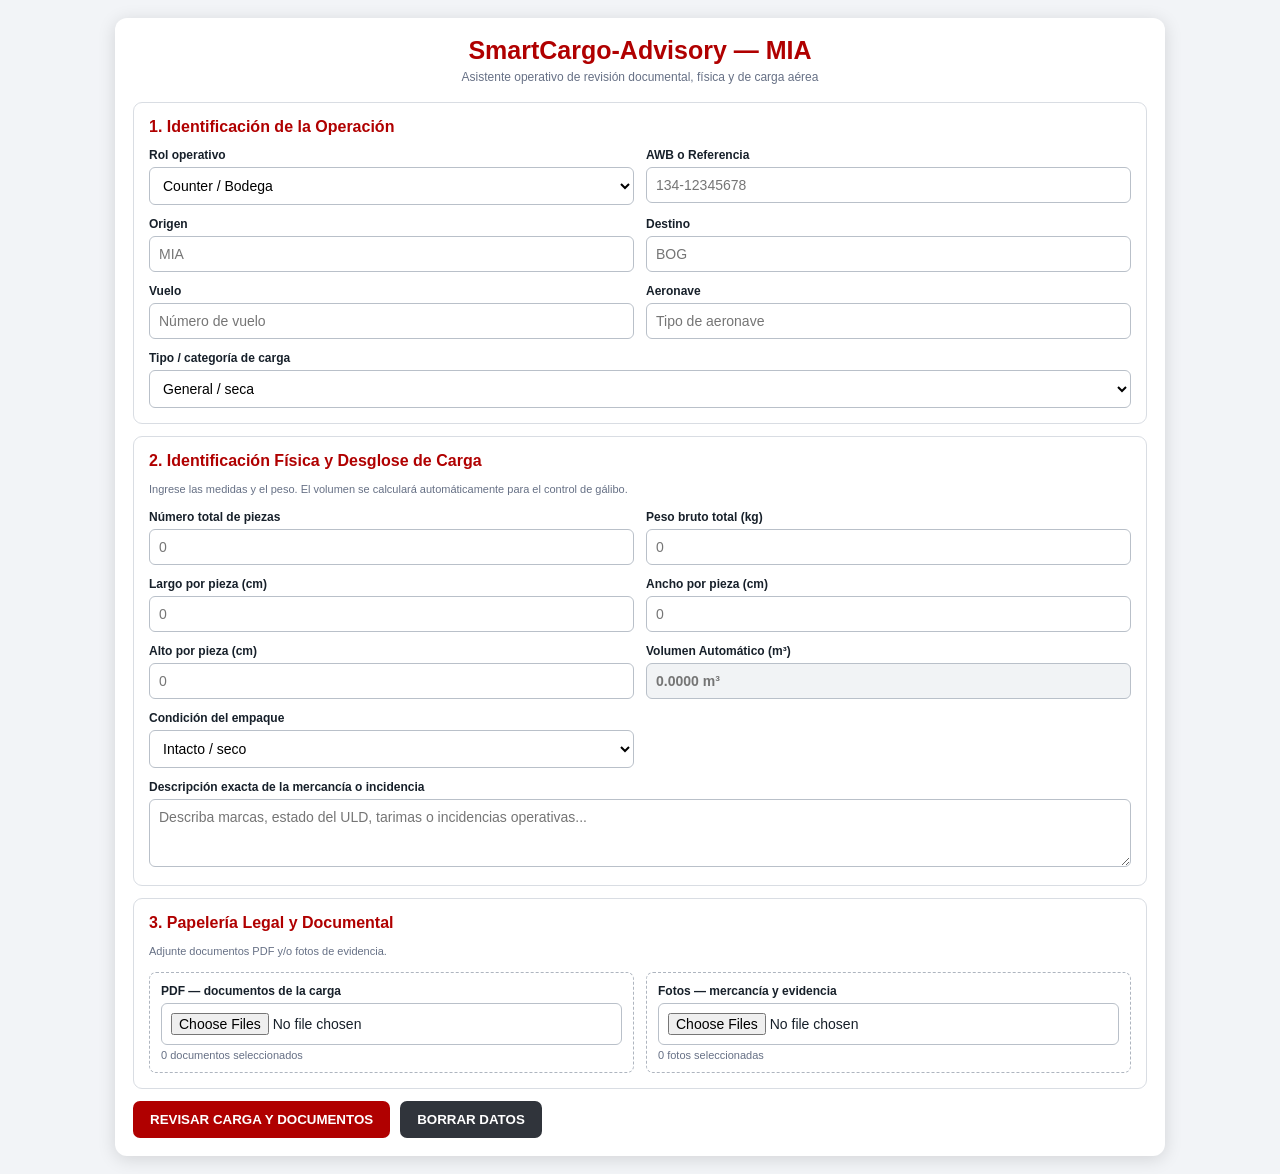
==== templates/index.htm @ 3d712fd4 "Refactor headings and labels in index.htm Updated various headings and labels for consistency and cl" ====
<!doctype html>
<html lang="es">
<head>
<meta charset="utf-8">
<meta name="viewport" content="width=device-width,initial-scale=1">
<title>SmartCargo-Advisory — MIA</title>
<style>
*{box-sizing:border-box}
body{margin:0;background:#f2f4f7;color:#17202a;font:14px Arial,sans-serif}
main{max-width:1050px;margin:18px auto;padding:18px;background:#fff;border-radius:12px;box-shadow:0 3px 18px #0002}
h1{margin:0;text-align:center;color:#b00000;font-size:25px}
.sub{text-align:center;color:#667085;font-size:12px;margin:5px 0 18px}
section{border:1px solid #d9dde3;border-radius:9px;padding:15px;margin:12px 0}
h2{margin:0 0 12px;color:#b00000;font-size:16px}
h3{margin:14px 0 7px;font-size:13px}
.grid{display:grid;grid-template-columns:repeat(2,minmax(0,1fr));gap:12px}
.full{grid-column:1/-1}
label{display:block;font-size:12px;font-weight:bold;margin-bottom:5px}
input,select,textarea{width:100%;padding:9px;border:1px solid #b9c0c9;border-radius:6px;background:#fff;font:inherit}
textarea{resize:vertical}
.help{font-size:11px;color:#667085;line-height:1.45}
.row{display:flex;gap:10px;flex-wrap:wrap}
button{border:0;border-radius:7px;padding:11px 17px;font-weight:bold;cursor:pointer}
.primary{background:#b00000;color:#fff}.secondary{background:#30343b;color:#fff}
.alert{padding:9px 10px;margin:7px 0;border-left:4px solid #b00000;background:#fff4f4;border-radius:4px}
.chips{display:flex;flex-wrap:wrap;gap:6px;margin:10px 0}
.chip{background:#eef0f3;padding:5px 8px;border-radius:14px;font-size:11px}
table{width:100%;border-collapse:collapse;font-size:12px}
th,td{border:1px solid #d9dde3;padding:7px;text-align:left;vertical-align:top}
th{background:#f1f3f5}
#result{display:none}
#busy{display:none;color:#9a6400;font-size:12px;margin-top:8px}
.filebox{border:1px dashed #aeb5bf;padding:11px;border-radius:7px}
.count{font-size:11px;color:#667085;margin-top:4px}
@media(max-width:700px){main{margin:0;border-radius:0}.grid{grid-template-columns:1fr}.full{grid-column:auto}}
</style>
</head>

<body>
<main>

<h1>SmartCargo-Advisory — MIA</h1>
<div class="sub">
Asistente operativo de revisión documental, física y de carga aérea
</div>

<section>
<h2>1. Identificación de la Operación</h2>
<div class="grid">
<div>
<label>Rol operativo</label>
<select id="actor">
<option value="counter">Counter / Bodega</option>
<option value="forwarder">Forwarder</option>
<option value="camionero">Transportista</option>
<option value="dueño">Shipper / Dueño de la carga</option>
<option value="transfer">Transfer / GSA</option>
</select>
</div>
<div>
<label>AWB o Referencia</label>
<input id="awb" placeholder="134-12345678" autocomplete="off">
</div>
<div>
<label>Origen</label>
<input id="origen" placeholder="MIA" maxlength="3">
</div>
<div>
<label>Destino</label>
<input id="destino" placeholder="BOG" maxlength="3">
</div>
<div>
<label>Vuelo</label>
<input id="vuelo" placeholder="Número de vuelo">
</div>
<div>
<label>Aeronave</label>
<input id="aeronave" placeholder="Tipo de aeronave">
</div>
<div class="full">
<label>Tipo / categoría de carga</label>
<select id="tipo">
<option value="general">General / seca</option>
<option value="dg">Dangerous Goods (DG)</option>
<option value="perishable">Perecedero / flores</option>
<option value="avi">AVI / animal vivo</option>
</select>
</div>
</div>
</section>

<section>
<h2>2. Identificación Física y Desglose de Carga</h2>
<div class="help">
Ingrese las medidas y el peso. El volumen se calculará automáticamente para el control de gálibo.
</div>
<div class="grid" style="margin-top:12px">
<div>
<label>Número total de piezas</label>
<input id="piezas" type="number" min="0" step="1" placeholder="0" oninput="calcularVolumen()">
</div>
<div>
<label>Peso bruto total (kg)</label>
<input id="peso" type="number" min="0" step="0.01" placeholder="0">
</div>
<div>
<label>Largo por pieza (cm)</label>
<input id="largo" type="number" min="0" step="0.1" placeholder="0" oninput="calcularVolumen()">
</div>
<div>
<label>Ancho por pieza (cm)</label>
<input id="ancho" type="number" min="0" step="0.1" placeholder="0" oninput="calcularVolumen()">
</div>
<div>
<label>Alto por pieza (cm)</label>
<input id="alto" type="number" min="0" step="0.1" placeholder="0" oninput="calcularVolumen()">
</div>
<div>
<label>Volumen Automático (m³)</label>
<input id="volumen_auto" type="text" readonly placeholder="0.0000 m³" style="background:#f1f3f5; font-weight:bold;">
</div>
<div>
<label>Condición del empaque</label>
<select id="envoltura">
<option value="intacto">Intacto / seco</option>
<option value="humedo">Húmedo</option>
<option value="roto">Roto / perforado</option>
</select>
</div>
<div class="full">
<label>Descripción exacta de la mercancía o incidencia</label>
<textarea id="descripcion" rows="3" placeholder="Describa marcas, estado del ULD, tarimas o incidencias operativas..."></textarea>
</div>
</div>
</section>

<section>
<h2>3. Papelería Legal y Documental</h2>
<div class="help">
Adjunte documentos PDF y/o fotos de evidencia.
</div>
<div class="grid" style="margin-top:12px">
<div class="filebox">
<label>PDF — documentos de la carga</label>
<input id="pdfs" type="file" accept=".pdf,application/pdf" multiple>
<div id="pdfCount" class="count">0 documentos seleccionados</div>
</div>
<div class="filebox">
<label>Fotos — mercancía y evidencia</label>
<input id="fotos" type="file" accept="image/*" multiple>
<div id="photoCount" class="count">0 fotos seleccionadas</div>
</div>
</div>
</section>

<div class="row">
<button class="primary" onclick="revisar()">REVISAR CARGA Y DOCUMENTOS</button>
<button class="secondary" onclick="limpiar()">BORRAR DATOS</button>
</div>

<div id="busy">Procesando datos en el sistema...</div>

<section id="result">
<h2>Resultado de la Operación</h2>
<div id="summary" style="padding:15px; border-radius:8px; margin-bottom:15px; background:#f8f9fa;"></div>
<div id="alerts"></div>
<h3>Verificación de Puntos Críticos</h3>
<div id="checks"></div>
</section>

</main>

<script>
const $=id=>document.getElementById(id);

function calcularVolumen() {
 const p = parseFloat($("piezas").value) || 0;
 const l = parseFloat($("largo").value) || 0;
 const w = parseFloat($("ancho").value) || 0;
 const h = parseFloat($("alto").value) || 0;
 
 if(p > 0 && l > 0 && w > 0 && h > 0) {
  const vol = (l * w * h * p) / 1000000;
  $("volumen_auto").value = vol.toFixed(4) + " m³";
 } else {
  $("volumen_auto").value = "0.0000 m³";
 }
}

$("pdfs").addEventListener("change",()=>{
 const n=$("pdfs").files.length;
 $("pdfCount").textContent=`${n} documento${n===1?"":"s"} seleccionado${n===1?"":"s"}`;
});

$("fotos").addEventListener("change",()=>{
 const n=$("fotos").files.length;
 $("photoCount").textContent=`${n} foto${n===1?"":"s"} seleccionada${n===1?"":"s"}`;
});

function add(fd,name,id){
 fd.append(name,$(id).value);
}

async function revisar(){
 const fd=new FormData();
 add(fd,"actor","actor");
 add(fd,"awb_numero","awb");
 add(fd,"origen","origen");
 add(fd,"destino","destino");
 add(fd,"vuelo","vuelo");
 add(fd,"aeronave","aeronave");
 add(fd,"tipo_carga","tipo");
 add(fd,"peso_kg","peso");
 add(fd,"estado_envoltura","envoltura");
 add(fd,"descripcion","descripcion");
 add(fd,"piezas","piezas");
 add(fd,"largo_cm","largo");
 add(fd,"ancho_cm","ancho");
 add(fd,"alto_cm","alto");

 for(const f of $("pdfs").files) fd.append("pdfs",f);
 for(const f of $("fotos").files) fd.append("fotos",f);

 $("result").style.display="block";
 $("busy").style.display="block";
 $("summary").innerHTML="";
 $("alerts").innerHTML="";
 $("checks").innerHTML="";

 try{
  const r=await fetch("/api/smartcargo/resolver",{method:"POST",body:fd});
  const d=await r.json();

  if(!r.ok) throw new Error(d.detail||"No se pudo procesar la revisión.");

  const status=d.estatus_general||"HOLD";
  let statusBg="#fff4f4", statusColor="#b00000";
  if(status==="ACCEPT"){ statusBg="#f1f9f4"; statusColor="#16733a"; }
  else if(status==="HOLD"){ statusBg="#fffcf0"; statusColor="#9a6400"; }
  else if(status==="ESCALATE"){ statusBg="#f4f1f9"; statusColor="#5b21b6"; }

  $("summary").style.background = statusBg;
  $("summary").innerHTML=`
   <div style="font-size:20px; font-weight:bold; color:${statusColor}; margin-bottom:6px;">
     MANDATO: ${esc(status)}
   </div>
   <p style="margin:0 0 10px 0; font-size:13px;"><b>Instrucción:</b> ${esc(d.solucion_directa||"")}</p>
   <div class="chips">
    <span class="chip">AWB: ${esc(d.awb)}</span>
    <span class="chip">Destino: ${esc(d.destino)}</span>
    <span class="chip">Piezas: ${esc(d.piezas)}</span>
    <span class="chip">Peso: ${esc(d.peso_kg)} kg</span>
    <span class="chip">Volumen: ${esc(d.volumen_m3)} m³</span>
   </div>
  `;

  if((d.alertas||[]).length){
   $("alerts").innerHTML=d.alertas.map(a=>`
    <div class="alert" style="border-left-color:${statusColor}">
     <b>${esc(a.item)}</b>: ${esc(a.detalle)}
    </div>
   `).join("");
  }else{
   $("alerts").innerHTML="<div style='color:#16733a; font-size:12px; margin-bottom:10px;'>✓ Sin incidencias registradas en la revisión base.</div>";
  }

  $("checks").innerHTML=`
   <table>
    <tr><th>Punto de Control</th><th>Estado</th><th>Detalle</th></tr>
    ${(d.checks||[]).map(x=>`
     <tr>
      <td>${esc(x.item)}</td>
      <td><b>${esc(x.status)}</b></td>
      <td>${esc(x.note)}</td>
     </tr>`).join("")}
   </table>`;

 }catch(e){
  let errorMsg = e.message;
  try {
   const errObj = JSON.parse(e.message);
   if(errObj.detail) errorMsg = errObj.detail;
  } catch(err) {}

  $("summary").style.background="#fff4f4";
  $("summary").innerHTML=`
   <div style="font-size:18px; font-weight:bold; color:#b00000; margin-bottom:6px;">
     MANDATO: REJECT / HOLD
   </div>
   <p style="margin:0; font-size:13px; color:#b00000;"><b>Atención Operativa:</b> ${esc(errorMsg)}</p>
  `;
  $("alerts").innerHTML="";
  $("checks").innerHTML="";
 }finally{
  $("busy").style.display="none";
 }
}

function esc(v){
 return String(v || "")
  .replace(/&/g,"&amp;")
  .replace(/</g,"&lt;")
  .replace(/>/g,"&gt;")
  .replace(/"/g,"&quot;")
  .replace(/'/g,"&#039;");
}

function limpiar(){
 $("actor").value="counter";
 ["awb","origen","destino","vuelo","aeronave","piezas","peso","largo","ancho","alto","descripcion","volumen_auto"]
 .forEach(id=>$(id).value="");
 $("tipo").value="general";
 $("envoltura").value="intacto";
 $("pdfs").value="";
 $("fotos").value="";
 $("pdfCount").textContent="0 documentos seleccionados";
 $("photoCount").textContent="0 fotos seleccionadas";
 $("result").style.display="none";
 $("busy").style.display="none";
}
</script>

</body>
</html>
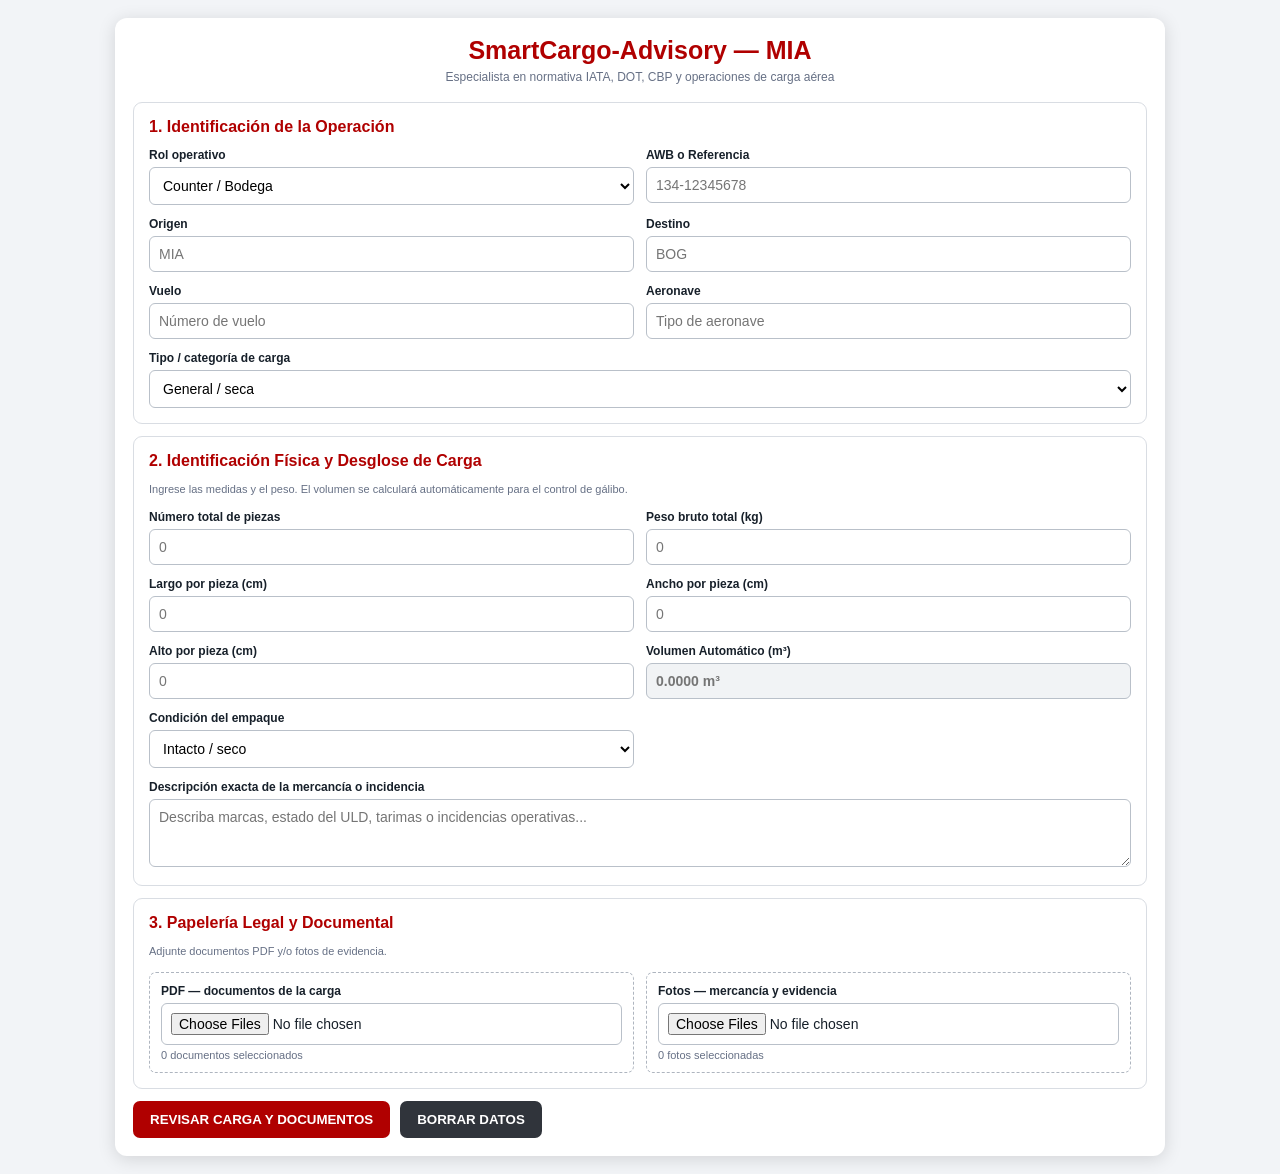
==== commit bd77149b: "Update index.htm" ====
--- a/templates/index.htm
+++ b/templates/index.htm
@@ -41,7 +41,7 @@
 
 <h1>SmartCargo-Advisory — MIA</h1>
 <div class="sub">
-Asistente operativo de revisión documental, física y de carga aérea
+Especialista en normativa IATA, DOT, CBP y operaciones de carga aérea
 </div>
 
 <section>
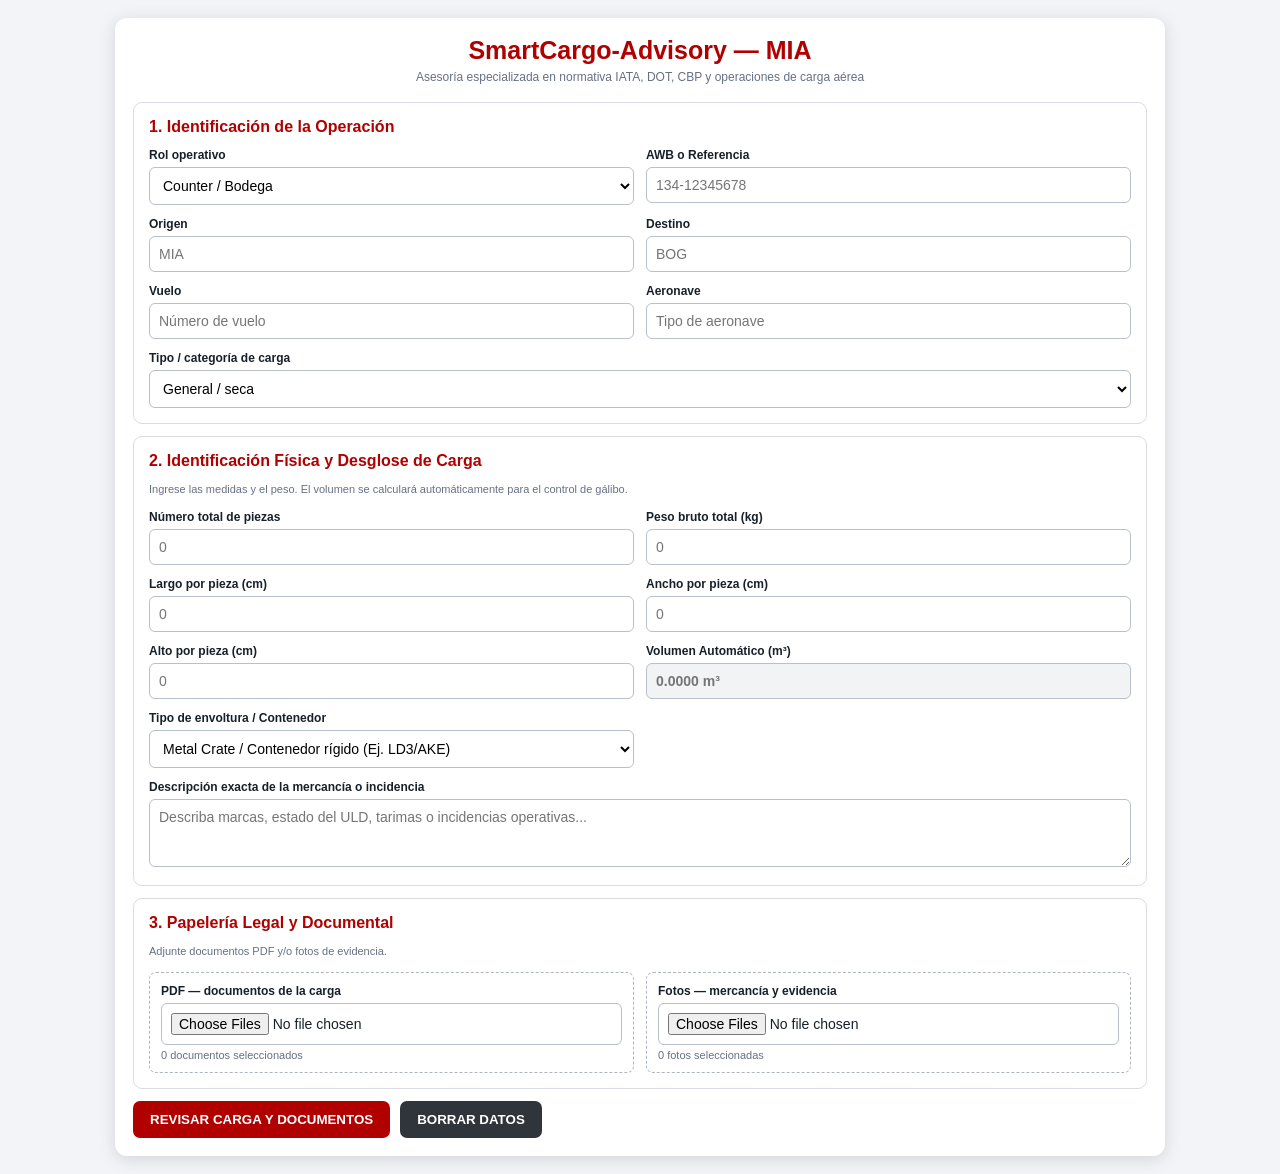
==== commit 7dd0751c: "Update packaging options and default values" ====
--- a/templates/index.htm
+++ b/templates/index.htm
@@ -41,7 +41,7 @@
 
 <h1>SmartCargo-Advisory — MIA</h1>
 <div class="sub">
-Especialista en normativa IATA, DOT, CBP y operaciones de carga aérea
+Asesoría especializada en normativa IATA, DOT, CBP y operaciones de carga aérea
 </div>
 
 <section>
@@ -120,11 +120,20 @@
 <input id="volumen_auto" type="text" readonly placeholder="0.0000 m³" style="background:#f1f3f5; font-weight:bold;">
 </div>
 <div>
-<label>Condición del empaque</label>
+<label>Tipo de envoltura / Contenedor</label>
 <select id="envoltura">
-<option value="intacto">Intacto / seco</option>
-<option value="humedo">Húmedo</option>
-<option value="roto">Roto / perforado</option>
+<optgroup label="Unidades de Carga (ULD)">
+<option value="metal_crate">Metal Crate / Contenedor rígido (Ej. LD3/AKE)</option>
+<option value="pallet">Pallet con red (PMC / PAG)</option>
+</optgroup>
+<optgroup label="Embalaje y Carga General">
+<option value="box">Box (Caja de cartón / madera)</option>
+<option value="skid">Skid (Tarima / Base de soporte)</option>
+<option value="drum">Drum / Pail (Tambor / Bidón)</option>
+<option value="bag">Bag / Sacks / Big Bag (Sacos / Contenedor flexible)</option>
+<option value="bundle">Bundle / Pipe / Roll (Atados / Rollos / Tubos)</option>
+<option value="otros">Otros / Carga suelta</option>
+</optgroup>
 </select>
 </div>
 <div class="full">
@@ -310,7 +319,7 @@
  ["awb","origen","destino","vuelo","aeronave","piezas","peso","largo","ancho","alto","descripcion","volumen_auto"]
  .forEach(id=>$(id).value="");
  $("tipo").value="general";
- $("envoltura").value="intacto";
+ $("envoltura").value="metal_crate";
  $("pdfs").value="";
  $("fotos").value="";
  $("pdfCount").textContent="0 documentos seleccionados";
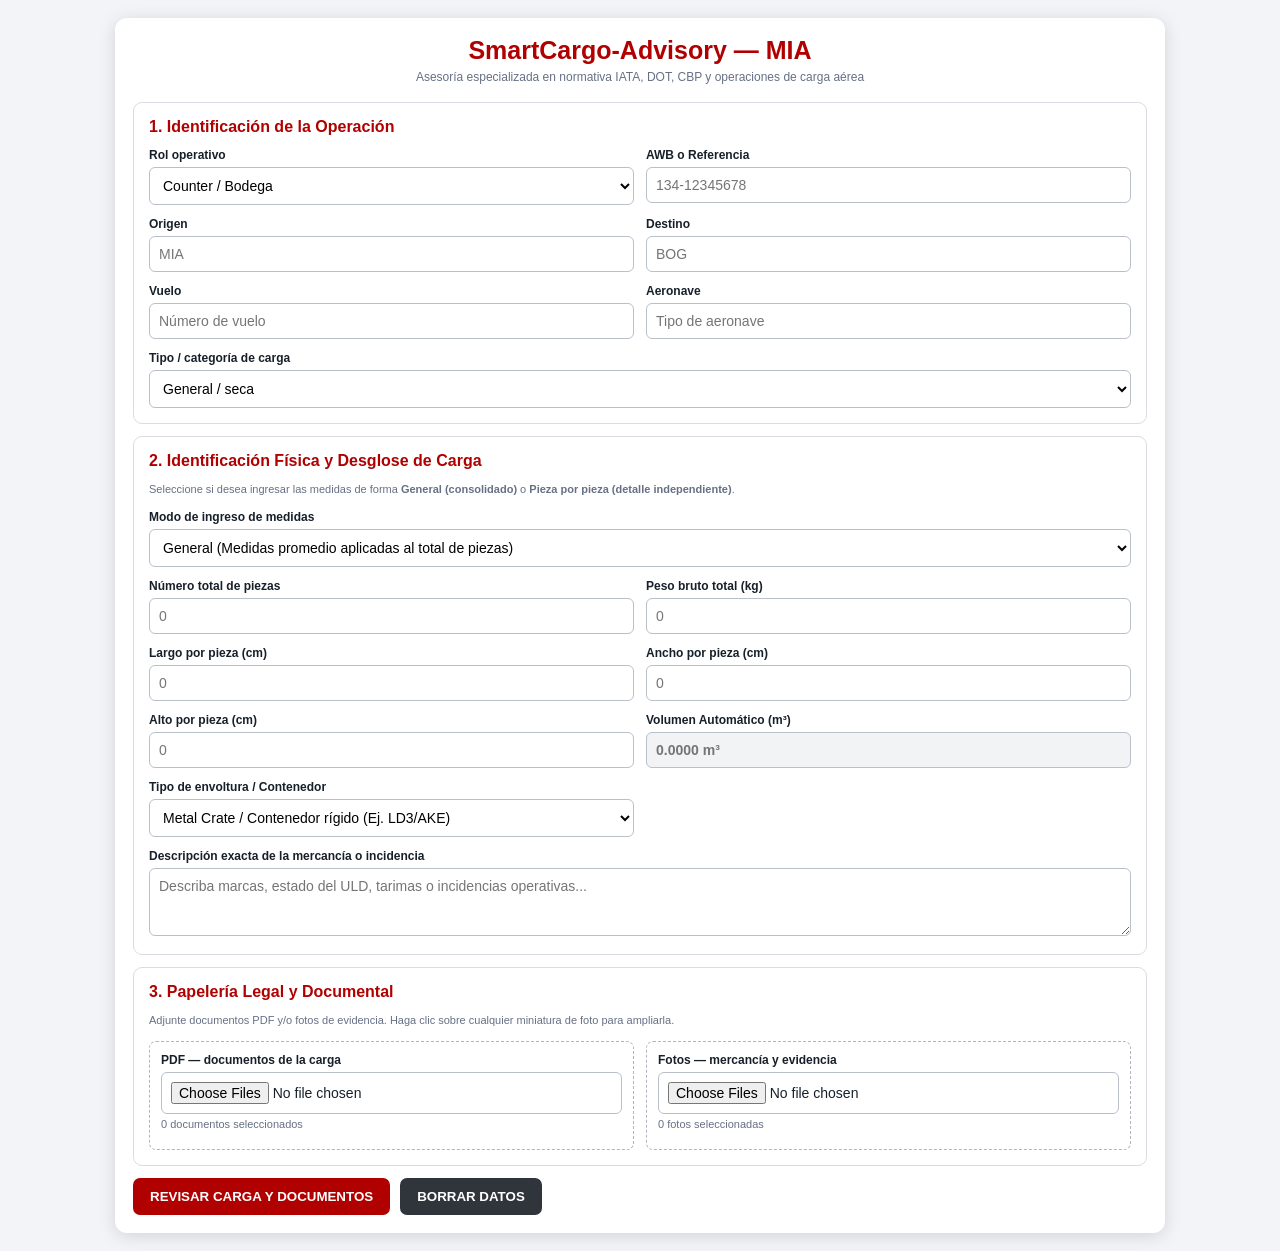
==== commit 42aa339f: "Update index.htm" ====
--- a/templates/index.htm
+++ b/templates/index.htm
@@ -32,6 +32,12 @@
 #busy{display:none;color:#9a6400;font-size:12px;margin-top:8px}
 .filebox{border:1px dashed #aeb5bf;padding:11px;border-radius:7px}
 .count{font-size:11px;color:#667085;margin-top:4px}
+.thumb-container{display:flex;flex-wrap:wrap;gap:8px;margin-top:8px}
+.thumb{width:60px;height:60px;object-fit:cover;border-radius:4px;border:1px solid #b9c0c9;cursor:pointer;transition:transform 0.2s}
+.thumb:hover{transform:scale(1.05)}
+/* Modal para ver imagen grande */
+#modalImg{display:none;position:fixed;z-index:9999;top:0;left:0;width:100%;height:100%;background:rgba(0,0,0,0.8);align-items:center;justify-content:center}
+#modalImg img{max-width:90%;max-height:90%;border-radius:8px;box-shadow:0 0 20px #000}
 @media(max-width:700px){main{margin:0;border-radius:0}.grid{grid-template-columns:1fr}.full{grid-column:auto}}
 </style>
 </head>
@@ -92,9 +98,21 @@
 <section>
 <h2>2. Identificación Física y Desglose de Carga</h2>
 <div class="help">
-Ingrese las medidas y el peso. El volumen se calculará automáticamente para el control de gálibo.
-</div>
+Seleccione si desea ingresar las medidas de forma <b>General (consolidado)</b> o <b>Pieza por pieza (detalle independiente)</b>.
+</div>
+
 <div class="grid" style="margin-top:12px">
+<div class="full">
+<label>Modo de ingreso de medidas</label>
+<select id="modo_medicion" onchange="cambiarModoMedicion()">
+<option value="general">General (Medidas promedio aplicadas al total de piezas)</option>
+<option value="detalle">Mercancía por mercancía / Detallado por bulto</option>
+</select>
+</div>
+
+<!-- SECCIÓN GENERAL -->
+<div id="seccion_general" class="full">
+<div class="grid">
 <div>
 <label>Número total de piezas</label>
 <input id="piezas" type="number" min="0" step="1" placeholder="0" oninput="calcularVolumen()">
@@ -119,6 +137,38 @@
 <label>Volumen Automático (m³)</label>
 <input id="volumen_auto" type="text" readonly placeholder="0.0000 m³" style="background:#f1f3f5; font-weight:bold;">
 </div>
+</div>
+</div>
+
+<!-- SECCIÓN DETALLE POR PIEZA -->
+<div id="seccion_detalle" class="full" style="display:none;">
+<label>Desglose de medidas por bulto o ítem específico</label>
+<table id="tablaDetalle">
+<tr>
+<th>Bulto / Ítem</th>
+<th>Piezas</th>
+<th>L (cm)</th>
+<th>An (cm)</th>
+<th>Al (cm)</th>
+<th>Peso (kg)</th>
+<th>Acción</th>
+</tr>
+<tr>
+<td><input type="text" value="Bulto 1" class="d-desc"></td>
+<td><input type="number" value="1" min="1" class="d-pz" oninput="calcularVolumenDetalle()"></td>
+<td><input type="number" value="0" min="0" step="0.1" class="d-l" oninput="calcularVolumenDetalle()"></td>
+<td><input type="number" value="0" min="0" step="0.1" class="d-an" oninput="calcularVolumenDetalle()"></td>
+<td><input type="number" value="0" min="0" step="0.1" class="d-al" oninput="calcularVolumenDetalle()"></td>
+<td><input type="number" value="0" min="0" step="0.01" class="d-peso"></td>
+<td><button type="button" class="secondary" onclick="eliminarFila(this)" style="padding:6px 10px;">X</button></td>
+</tr>
+</table>
+<button type="button" class="secondary" onclick="agregarFilaDetalle()" style="margin-top:8px;">+ Agregar otro bulto al desglose</button>
+<div style="margin-top:8px;">
+<label>Volumen Total Acumulado (m³): <span id="vol_detalle_lbl" style="color:#b00000;">0.0000 m³</span></label>
+</div>
+</div>
+
 <div>
 <label>Tipo de envoltura / Contenedor</label>
 <select id="envoltura">
@@ -136,6 +186,7 @@
 </optgroup>
 </select>
 </div>
+
 <div class="full">
 <label>Descripción exacta de la mercancía o incidencia</label>
 <textarea id="descripcion" rows="3" placeholder="Describa marcas, estado del ULD, tarimas o incidencias operativas..."></textarea>
@@ -146,7 +197,7 @@
 <section>
 <h2>3. Papelería Legal y Documental</h2>
 <div class="help">
-Adjunte documentos PDF y/o fotos de evidencia.
+Adjunte documentos PDF y/o fotos de evidencia. Haga clic sobre cualquier miniatura de foto para ampliarla.
 </div>
 <div class="grid" style="margin-top:12px">
 <div class="filebox">
@@ -158,6 +209,7 @@
 <label>Fotos — mercancía y evidencia</label>
 <input id="fotos" type="file" accept="image/*" multiple>
 <div id="photoCount" class="count">0 fotos seleccionadas</div>
+<div id="photoPreview" class="thumb-container"></div>
 </div>
 </div>
 </section>
@@ -179,8 +231,24 @@
 
 </main>
 
+<!-- MODAL PARA VER FOTO AMPLIADA -->
+<div id="modalImg" onclick="cerrarModal()">
+ <img id="imgAmpliada" src="">
+</div>
+
 <script>
 const $=id=>document.getElementById(id);
+
+function cambiarModoMedicion(){
+ const modo = $("modo_medicion").value;
+ if(modo === "detalle"){
+  $("seccion_general").style.display = "none";
+  $("seccion_detalle").style.display = "block";
+ } else {
+  $("seccion_general").style.display = "block";
+  $("seccion_detalle").style.display = "none";
+ }
+}
 
 function calcularVolumen() {
  const p = parseFloat($("piezas").value) || 0;
@@ -196,15 +264,73 @@
  }
 }
 
+function agregarFilaDetalle(){
+ const tabla = $("tablaDetalle");
+ const fila = tabla.insertRow(-1);
+ fila.innerHTML = `
+  <td><input type="text" value="Bulto" class="d-desc"></td>
+  <td><input type="number" value="1" min="1" class="d-pz" oninput="calcularVolumenDetalle()"></td>
+  <td><input type="number" value="0" min="0" step="0.1" class="d-l" oninput="calcularVolumenDetalle()"></td>
+  <td><input type="number" value="0" min="0" step="0.1" class="d-an" oninput="calcularVolumenDetalle()"></td>
+  <td><input type="number" value="0" min="0" step="0.1" class="d-al" oninput="calcularVolumenDetalle()"></td>
+  <td><input type="number" value="0" min="0" step="0.01" class="d-peso"></td>
+  <td><button type="button" class="secondary" onclick="eliminarFila(this)" style="padding:6px 10px;">X</button></td>
+ `;
+}
+
+function eliminarFila(btn){
+ const fila = btn.parentNode.parentNode;
+ if(fila.parentNode.rows.length > 2){
+  fila.parentNode.removeChild(fila);
+  calcularVolumenDetalle();
+ }
+}
+
+function calcularVolumenDetalle(){
+ let volTotal = 0;
+ const filas = document.querySelectorAll("#tablaDetalle tr");
+ for(let i=1; i<filas.length; i++){
+  const pz = parseFloat(filas[i].querySelector(".d-pz").value) || 0;
+  const l = parseFloat(filas[i].querySelector(".d-l").value) || 0;
+  const an = parseFloat(filas[i].querySelector(".d-an").value) || 0;
+  const al = parseFloat(filas[i].querySelector(".d-al").value) || 0;
+  volTotal += (l * an * al * pz) / 1000000;
+ }
+ $("vol_detalle_lbl").textContent = volTotal.toFixed(4) + " m³";
+}
+
 $("pdfs").addEventListener("change",()=>{
  const n=$("pdfs").files.length;
  $("pdfCount").textContent=`${n} documento${n===1?"":"s"} seleccionado${n===1?"":"s"}`;
 });
 
-$("fotos").addEventListener("change",()=>{
- const n=$("fotos").files.length;
- $("photoCount").textContent=`${n} foto${n===1?"":"s"} seleccionada${n===1?"":"s"}`;
+// Previsualización de fotos interactivas con clic para ampliar
+$("fotos").addEventListener("change", (e)=>{
+ const files = e.target.files;
+ const container = $("photoPreview");
+ container.innerHTML = "";
+ 
+ $("photoCount").textContent = `${files.length} foto${files.length===1?"":"s"} seleccionada${files.length===1?"":"s"}`;
+
+ for(const file of files){
+  const reader = new FileReader();
+  reader.onload = function(evt){
+   const img = document.createElement("img");
+   img.src = evt.target.result;
+   img.className = "thumb";
+   img.onclick = function(){
+    $("imgAmpliada").src = this.src;
+    $("modalImg").style.display = "flex";
+   };
+   container.appendChild(img);
+  };
+  reader.readAsDataURL(file);
+ });
 });
+
+function cerrarModal(){
+ $("modalImg").style.display = "none";
+}
 
 function add(fd,name,id){
  fd.append(name,$(id).value);
@@ -219,13 +345,40 @@
  add(fd,"vuelo","vuelo");
  add(fd,"aeronave","aeronave");
  add(fd,"tipo_carga","tipo");
- add(fd,"peso_kg","peso");
  add(fd,"estado_envoltura","envoltura");
  add(fd,"descripcion","descripcion");
- add(fd,"piezas","piezas");
- add(fd,"largo_cm","largo");
- add(fd,"ancho_cm","ancho");
- add(fd,"alto_cm","alto");
+
+ const modo = $("modo_medicion").value;
+ fd.append("modo_medicion", modo);
+
+ if(modo === "detalle"){
+  let piezasTotales = 0;
+  let pesoTotal = 0;
+  const filas = document.querySelectorAll("#tablaDetalle tr");
+  let detalleItems = [];
+  
+  for(let i=1; i<filas.length; i++){
+   const desc = filas[i].querySelector(".d-desc").value;
+   const pz = parseFloat(filas[i].querySelector(".d-pz").value) || 0;
+   const l = parseFloat(filas[i].querySelector(".d-l").value) || 0;
+   const an = parseFloat(filas[i].querySelector(".d-an").value) || 0;
+   const al = parseFloat(filas[i].querySelector(".d-al").value) || 0;
+   const ps = parseFloat(filas[i].querySelector(".d-peso").value) || 0;
+   
+   piezasTotales += pz;
+   pesoTotal += ps;
+   detalleItems.push(`${desc}: ${pz}pz (${l}x${an}x${al}cm, ${ps}kg)`);
+  }
+  fd.append("piezas", piezasTotales);
+  fd.append("peso_kg", pesoTotal);
+  fd.append("detalle_bultos", JSON.stringify(detalleItems));
+ } else {
+  add(fd,"piezas","piezas");
+  add(fd,"peso_kg","peso");
+  add(fd,"largo_cm","largo");
+  add(fd,"ancho_cm","ancho");
+  add(fd,"alto_cm","alto");
+ }
 
  for(const f of $("pdfs").files) fd.append("pdfs",f);
  for(const f of $("fotos").files) fd.append("fotos",f);
@@ -317,13 +470,16 @@
 function limpiar(){
  $("actor").value="counter";
  ["awb","origen","destino","vuelo","aeronave","piezas","peso","largo","ancho","alto","descripcion","volumen_auto"]
- .forEach(id=>$(id).value="");
+ .forEach(id=>{ if($(id)) $(id).value=""; });
  $("tipo").value="general";
  $("envoltura").value="metal_crate";
+ $("modo_medicion").value="general";
+ cambiarModoMedicion();
  $("pdfs").value="";
  $("fotos").value="";
  $("pdfCount").textContent="0 documentos seleccionados";
  $("photoCount").textContent="0 fotos seleccionadas";
+ $("photoPreview").innerHTML="";
  $("result").style.display="none";
  $("busy").style.display="none";
 }
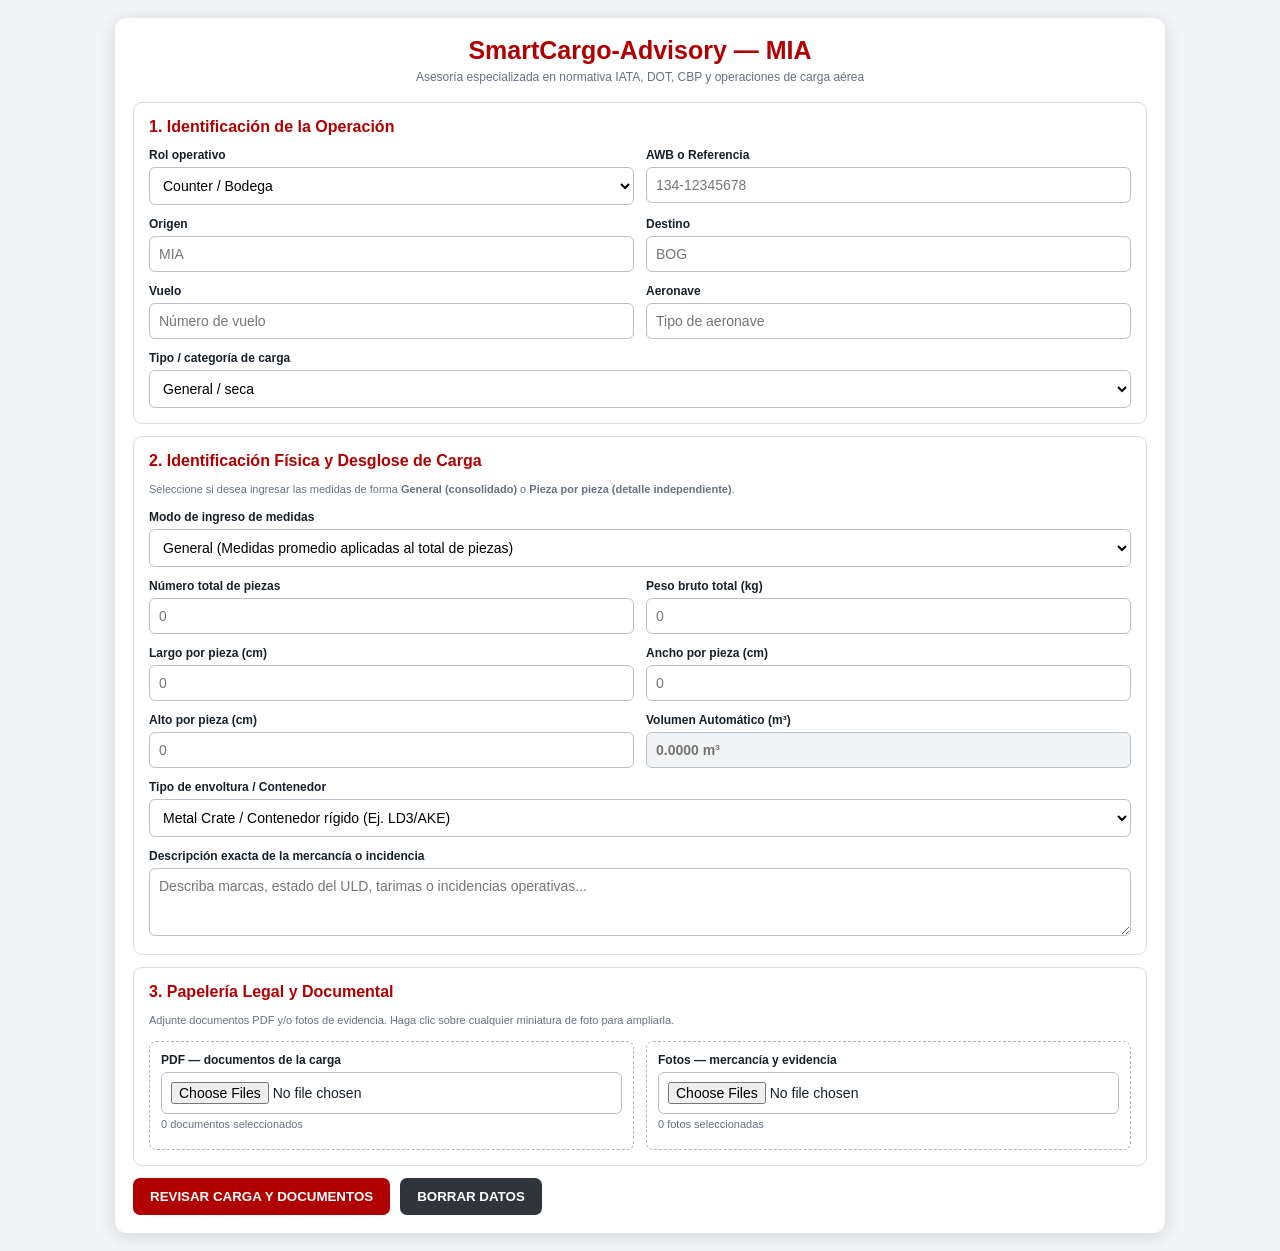
==== commit ea9a5444: "Update index.htm" ====
--- a/templates/index.htm
+++ b/templates/index.htm
@@ -35,7 +35,6 @@
 .thumb-container{display:flex;flex-wrap:wrap;gap:8px;margin-top:8px}
 .thumb{width:60px;height:60px;object-fit:cover;border-radius:4px;border:1px solid #b9c0c9;cursor:pointer;transition:transform 0.2s}
 .thumb:hover{transform:scale(1.05)}
-/* Modal para ver imagen grande */
 #modalImg{display:none;position:fixed;z-index:9999;top:0;left:0;width:100%;height:100%;background:rgba(0,0,0,0.8);align-items:center;justify-content:center}
 #modalImg img{max-width:90%;max-height:90%;border-radius:8px;box-shadow:0 0 20px #000}
 @media(max-width:700px){main{margin:0;border-radius:0}.grid{grid-template-columns:1fr}.full{grid-column:auto}}
@@ -169,7 +168,7 @@
 </div>
 </div>
 
-<div>
+<div class="full">
 <label>Tipo de envoltura / Contenedor</label>
 <select id="envoltura">
 <optgroup label="Unidades de Carga (ULD)">
@@ -231,7 +230,6 @@
 
 </main>
 
-<!-- MODAL PARA VER FOTO AMPLIADA -->
 <div id="modalImg" onclick="cerrarModal()">
  <img id="imgAmpliada" src="">
 </div>
@@ -304,8 +302,7 @@
  $("pdfCount").textContent=`${n} documento${n===1?"":"s"} seleccionado${n===1?"":"s"}`;
 });
 
-// Previsualización de fotos interactivas con clic para ampliar
-$("fotos").addEventListener("change", (e)=>{
+$("fotos").addEventListener("change",(e)=>{
  const files = e.target.files;
  const container = $("photoPreview");
  container.innerHTML = "";
@@ -325,7 +322,7 @@
    container.appendChild(img);
   };
   reader.readAsDataURL(file);
- });
+ }
 });
 
 function cerrarModal(){
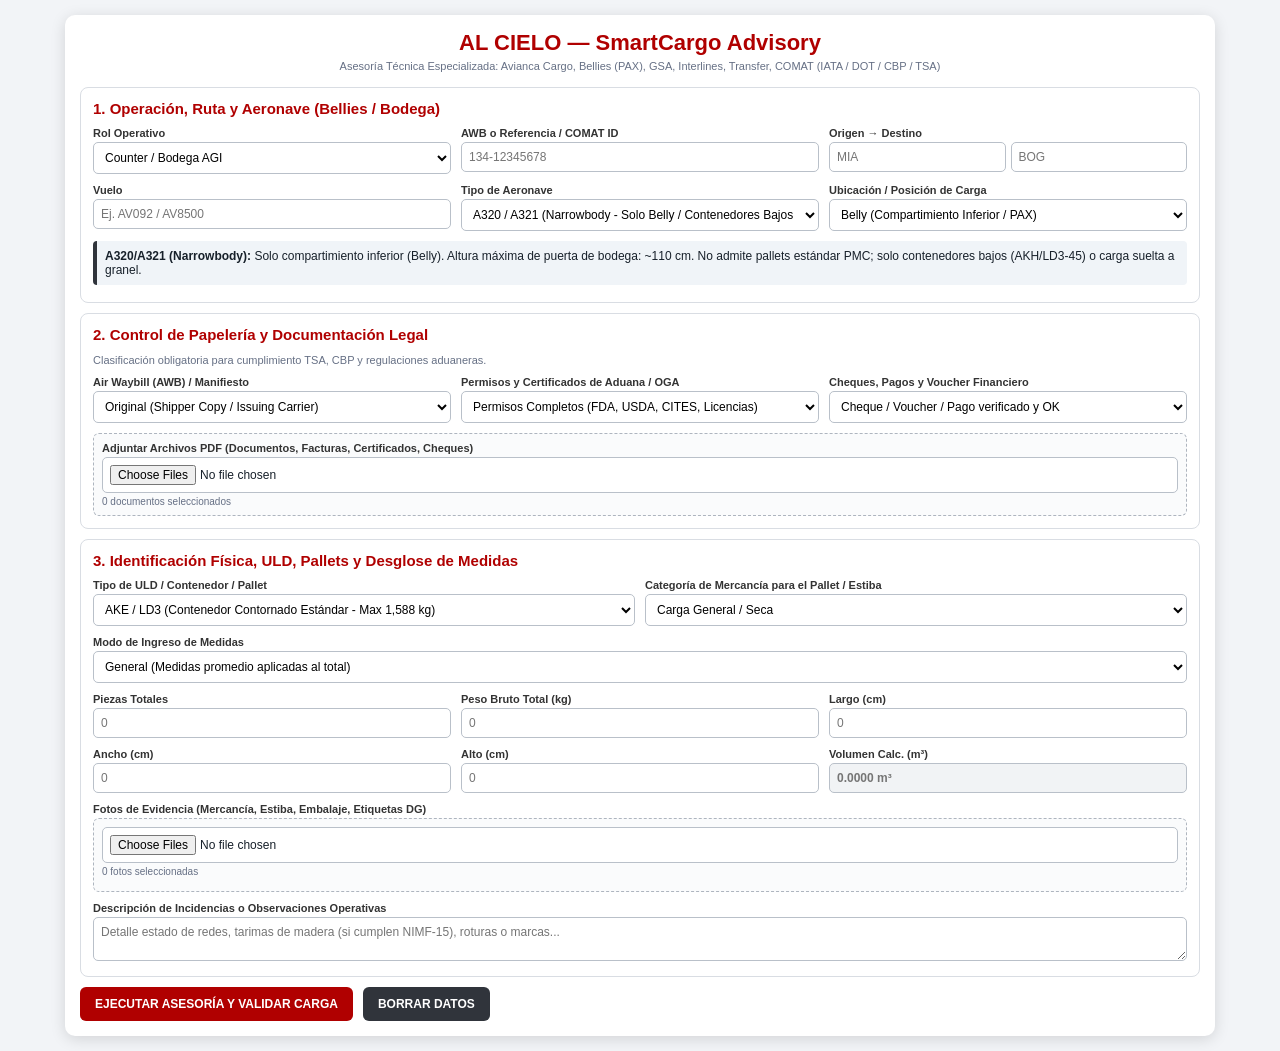
==== commit 73191b78: "Update index.htm" ====
--- a/templates/index.htm
+++ b/templates/index.htm
@@ -3,148 +3,221 @@
 <head>
 <meta charset="utf-8">
 <meta name="viewport" content="width=device-width,initial-scale=1">
-<title>SmartCargo-Advisory — MIA</title>
+<title>AL CIELO — SmartCargo Advisory</title>
 <style>
 *{box-sizing:border-box}
-body{margin:0;background:#f2f4f7;color:#17202a;font:14px Arial,sans-serif}
-main{max-width:1050px;margin:18px auto;padding:18px;background:#fff;border-radius:12px;box-shadow:0 3px 18px #0002}
-h1{margin:0;text-align:center;color:#b00000;font-size:25px}
-.sub{text-align:center;color:#667085;font-size:12px;margin:5px 0 18px}
-section{border:1px solid #d9dde3;border-radius:9px;padding:15px;margin:12px 0}
-h2{margin:0 0 12px;color:#b00000;font-size:16px}
-h3{margin:14px 0 7px;font-size:13px}
-.grid{display:grid;grid-template-columns:repeat(2,minmax(0,1fr));gap:12px}
+body{margin:0;background:#f2f4f7;color:#17202a;font:13px Arial,sans-serif}
+main{max-width:1150px;margin:15px auto;padding:15px;background:#fff;border-radius:10px;box-shadow:0 3px 15px #0002}
+h1{margin:0;text-align:center;color:#b00000;font-size:22px}
+.sub{text-align:center;color:#667085;font-size:11px;margin:4px 0 15px}
+section{border:1px solid #d9dde3;border-radius:8px;padding:12px;margin:10px 0}
+h2{margin:0 0 10px;color:#b00000;font-size:15px}
+h3{margin:10px 0 5px;font-size:12px}
+.grid{display:grid;grid-template-columns:repeat(3,minmax(0,1fr));gap:10px}
+.grid-2{display:grid;grid-template-columns:repeat(2,minmax(0,1fr));gap:10px}
 .full{grid-column:1/-1}
-label{display:block;font-size:12px;font-weight:bold;margin-bottom:5px}
-input,select,textarea{width:100%;padding:9px;border:1px solid #b9c0c9;border-radius:6px;background:#fff;font:inherit}
+label{display:block;font-size:11px;font-weight:bold;margin-bottom:3px;color:#333}
+input,select,textarea{width:100%;padding:7px;border:1px solid #b9c0c9;border-radius:5px;background:#fff;font:inherit;font-size:12px}
 textarea{resize:vertical}
-.help{font-size:11px;color:#667085;line-height:1.45}
-.row{display:flex;gap:10px;flex-wrap:wrap}
-button{border:0;border-radius:7px;padding:11px 17px;font-weight:bold;cursor:pointer}
+.help{font-size:11px;color:#667085;line-height:1.4}
+.row{display:flex;gap:10px;flex-wrap:wrap;margin-top:10px}
+button{border:0;border-radius:6px;padding:10px 15px;font-weight:bold;cursor:pointer;font-size:12px}
 .primary{background:#b00000;color:#fff}.secondary{background:#30343b;color:#fff}
-.alert{padding:9px 10px;margin:7px 0;border-left:4px solid #b00000;background:#fff4f4;border-radius:4px}
-.chips{display:flex;flex-wrap:wrap;gap:6px;margin:10px 0}
-.chip{background:#eef0f3;padding:5px 8px;border-radius:14px;font-size:11px}
-table{width:100%;border-collapse:collapse;font-size:12px}
-th,td{border:1px solid #d9dde3;padding:7px;text-align:left;vertical-align:top}
+.alert{padding:8px;margin:5px 0;border-left:4px solid #b00000;background:#fff4f4;border-radius:4px;font-size:12px}
+.chips{display:flex;flex-wrap:wrap;gap:5px;margin:8px 0}
+.chip{background:#eef0f3;padding:4px 7px;border-radius:12px;font-size:10px}
+table{width:100%;border-collapse:collapse;font-size:11px}
+th,td{border:1px solid #d9dde3;padding:6px;text-align:left;vertical-align:top}
 th{background:#f1f3f5}
 #result{display:none}
-#busy{display:none;color:#9a6400;font-size:12px;margin-top:8px}
-.filebox{border:1px dashed #aeb5bf;padding:11px;border-radius:7px}
-.count{font-size:11px;color:#667085;margin-top:4px}
-.thumb-container{display:flex;flex-wrap:wrap;gap:8px;margin-top:8px}
-.thumb{width:60px;height:60px;object-fit:cover;border-radius:4px;border:1px solid #b9c0c9;cursor:pointer;transition:transform 0.2s}
-.thumb:hover{transform:scale(1.05)}
+#busy{display:none;color:#9a6400;font-size:12px;margin-top:8px;font-weight:bold}
+.filebox{border:1px dashed #aeb5bf;padding:8px;border-radius:6px;background:#fafbfc}
+.count{font-size:10px;color:#667085;margin-top:3px}
+.thumb-container{display:flex;flex-wrap:wrap;gap:6px;margin-top:6px}
+.thumb{width:50px;height:50px;object-fit:cover;border-radius:4px;border:1px solid #b9c0c9;cursor:pointer}
 #modalImg{display:none;position:fixed;z-index:9999;top:0;left:0;width:100%;height:100%;background:rgba(0,0,0,0.8);align-items:center;justify-content:center}
-#modalImg img{max-width:90%;max-height:90%;border-radius:8px;box-shadow:0 0 20px #000}
-@media(max-width:700px){main{margin:0;border-radius:0}.grid{grid-template-columns:1fr}.full{grid-column:auto}}
+#modalImg img{max-width:90%;max-height:90%;border-radius:8px}
+@media(max-width:800px){.grid{grid-template-columns:1fr}.grid-2{grid-template-columns:1fr}}
 </style>
 </head>
 
 <body>
 <main>
 
-<h1>SmartCargo-Advisory — MIA</h1>
+<h1>AL CIELO — SmartCargo Advisory</h1>
 <div class="sub">
-Asesoría especializada en normativa IATA, DOT, CBP y operaciones de carga aérea
-</div>
-
+Asesoría Técnica Especializada: Avianca Cargo, Bellies (PAX), GSA, Interlines, Transfer, COMAT (IATA / DOT / CBP / TSA)
+</div>
+
+<!-- 1. IDENTIFICACIÓN DE LA OPERACIÓN Y EQUIPO -->
 <section>
-<h2>1. Identificación de la Operación</h2>
+<h2>1. Operación, Ruta y Aeronave (Bellies / Bodega)</h2>
 <div class="grid">
 <div>
-<label>Rol operativo</label>
+<label>Rol Operativo</label>
 <select id="actor">
-<option value="counter">Counter / Bodega</option>
+<option value="counter">Counter / Bodega AGI</option>
 <option value="forwarder">Forwarder</option>
 <option value="camionero">Transportista</option>
-<option value="dueño">Shipper / Dueño de la carga</option>
-<option value="transfer">Transfer / GSA</option>
-</select>
-</div>
-<div>
-<label>AWB o Referencia</label>
+<option value="dueño">Shipper / Dueño</option>
+<option value="transfer">Transfer / GSA / Interline</option>
+<option value="comat">COMAT (Carga de Aerolínea)</option>
+</select>
+</div>
+<div>
+<label>AWB o Referencia / COMAT ID</label>
 <input id="awb" placeholder="134-12345678" autocomplete="off">
 </div>
 <div>
-<label>Origen</label>
-<input id="origen" placeholder="MIA" maxlength="3">
-</div>
-<div>
-<label>Destino</label>
-<input id="destino" placeholder="BOG" maxlength="3">
+<label>Origen &rarr; Destino</label>
+<div style="display:flex; gap:5px;">
+<input id="origen" placeholder="MIA" maxlength="3" style="width:50%;">
+<input id="destino" placeholder="BOG" maxlength="3" style="width:50%;">
+</div>
 </div>
 <div>
 <label>Vuelo</label>
-<input id="vuelo" placeholder="Número de vuelo">
-</div>
-<div>
-<label>Aeronave</label>
-<input id="aeronave" placeholder="Tipo de aeronave">
-</div>
-<div class="full">
-<label>Tipo / categoría de carga</label>
-<select id="tipo">
-<option value="general">General / seca</option>
-<option value="dg">Dangerous Goods (DG)</option>
-<option value="perishable">Perecedero / flores</option>
-<option value="avi">AVI / animal vivo</option>
-</select>
-</div>
+<input id="vuelo" placeholder="Ej. AV092 / AV8500">
+</div>
+<div>
+<label>Tipo de Aeronave</label>
+<select id="aeronave" onchange="actualizarLimitesAeronave()">
+<option value="a320">A320 / A321 (Narrowbody - Solo Belly / Contenedores Bajos o Suelta)</option>
+<option value="a330_pax">A330 Passenger (Widebody - Belly AKE / Pallets Contorno Bajo)</option>
+<option value="a330_f">A330 Freighter (Carga Principal + Bodega Inferior)</option>
+<option value="b787">B787 Dreamliner (Widebody - Posiciones LD3 / AKE en Belly)</option>
+<option value="atr">ATR 72 (Turbohélice - Limitación estricta de volumen y peso puerta)</option>
+</select>
+</div>
+<div>
+<label>Ubicación / Posición de Carga</label>
+<select id="posicion_carga">
+<option value="belly">Belly (Compartimiento Inferior / PAX)</option>
+<option value="main_deck">Main Deck (Cubierta Principal - Avión Cargo)</option>
+<option value="bulk">Bulk / Carga a granel (Suelta manual)</option>
+</select>
+</div>
+</div>
+<div id="info_aeronave" class="alert" style="margin-top:10px; background:#f0f4f8; border-left-color:#30343b;">
+<b>Parámetros del Equipo:</b> Seleccione una aeronave para ver restricciones de contorno, altura máxima de puerta y peso por posición.
 </div>
 </section>
 
+<!-- 2. CONTROL DOCUMENTAL Y PAPELERÍA (ORIGINALES, COPIAS, CHEQUES, PERMISOS) -->
 <section>
-<h2>2. Identificación Física y Desglose de Carga</h2>
-<div class="help">
-Seleccione si desea ingresar las medidas de forma <b>General (consolidado)</b> o <b>Pieza por pieza (detalle independiente)</b>.
-</div>
-
-<div class="grid" style="margin-top:12px">
-<div class="full">
-<label>Modo de ingreso de medidas</label>
+<h2>2. Control de Papelería y Documentación Legal</h2>
+<div class="help">Clasificación obligatoria para cumplimiento TSA, CBP y regulaciones aduaneras.</div>
+<div class="grid" style="margin-top:8px;">
+<div>
+<label>Air Waybill (AWB) / Manifiesto</label>
+<select id="doc_awb_tipo">
+<option value="original">Original (Shipper Copy / Issuing Carrier)</option>
+<option value="copia">Copia / S檔 (Digital o Impresa)</option>
+<option value="house">House AWB (HAWB) / Master AWB (MAWB)</option>
+</select>
+</div>
+<div>
+<label>Permisos y Certificados de Aduana / OGA</label>
+<select id="doc_permisos">
+<option value="completos">Permisos Completos (FDA, USDA, CITES, Licencias)</option>
+<option value="pendientes">Permisos Pendientes de Retención CBP</option>
+<option value="no_aplica">No Aplica / Carga Nacional / COMAT</option>
+</select>
+</div>
+<div>
+<label>Cheques, Pagos y Voucher Financiero</label>
+<select id="doc_pagos">
+<option value="verificado">Cheque / Voucher / Pago verificado y OK</option>
+<option value="pendiente">Pago Pendiente / Crédito por Autorizar</option>
+<option value="efectivo_comprobante">Comprobante de Pago en Efectivo / Tarjeta</option>
+</select>
+</div>
+</div>
+<div class="filebox" style="margin-top:10px;">
+<label>Adjuntar Archivos PDF (Documentos, Facturas, Certificados, Cheques)</label>
+<input id="pdfs" type="file" accept=".pdf,application/pdf" multiple>
+<div id="pdfCount" class="count">0 documentos seleccionados</div>
+</div>
+</section>
+
+<!-- 3. IDENTIFICACIÓN FÍSICA, ULD/PALLET Y DESGLOSE DE CARGA -->
+<section>
+<h2>3. Identificación Física, ULD, Pallets y Desglose de Medidas</h2>
+<div class="grid-2">
+<div>
+<label>Tipo de ULD / Contenedor / Pallet</label>
+<select id="tipo_uld">
+<optgroup label="Contenedores de Bodega (Belly ULDs)">
+<option value="AKE">AKE / LD3 (Contenedor Contornado Estándar - Max 1,588 kg)</option>
+<option value="AKH">AKH / LD3-45 (Contenedor bajo para A320/A321)</option>
+<option value="PLA">PLA / LD4 (Contenedor Rígido Base 60x60)</option>
+</optgroup>
+<optgroup label="Pallets de Carga">
+<option value="PMC">PMC / P1P Pallet (125" x 96" - Cubierta Principal / Widebody)</option>
+<option value="PAG">PAG Pallet (88" x 125" - Contorno Estándar Avianca)</option>
+<option value="PLO">PLO / Pallet Ligero Regional</option>
+</optgroup>
+<optgroup label="Carga Suelta / Sin ULD">
+<option value="loose">Carga Suelta (Bulk / Floor Loaded)</option>
+<option value="skid">Skid / Tarima de madera</option>
+</optgroup>
+</select>
+</div>
+<div>
+<label>Categoría de Mercancía para el Pallet / Estiba</label>
+<select id="categoria_mercancia">
+<option value="general">Carga General / Seca</option>
+<option value="dg">Mercancías Peligrosas (DG - IATA DGR)</option>
+<option value="perishable">Perecederos / Flores / Alimentos (Control de Temp)</option>
+<option value="avi">Animales Vivos (AVI - Contenedor aprobado IATA)</option>
+<option value="val">VAL / VUN (Carga Valiosa o Vulnerable - Alta seguridad)</option>
+<option value="pharma">Pharma / Temperatura Controlada (+2°C a +8°C)</option>
+</select>
+</div>
+</div>
+
+<div style="margin-top:10px;">
+<label>Modo de Ingreso de Medidas</label>
 <select id="modo_medicion" onchange="cambiarModoMedicion()">
-<option value="general">General (Medidas promedio aplicadas al total de piezas)</option>
-<option value="detalle">Mercancía por mercancía / Detallado por bulto</option>
-</select>
-</div>
-
-<!-- SECCIÓN GENERAL -->
-<div id="seccion_general" class="full">
-<div class="grid">
-<div>
-<label>Número total de piezas</label>
-<input id="piezas" type="number" min="0" step="1" placeholder="0" oninput="calcularVolumen()">
-</div>
-<div>
-<label>Peso bruto total (kg)</label>
+<option value="general">General (Medidas promedio aplicadas al total)</option>
+<option value="detalle">Detallado por bulto / estiba independiente</option>
+</select>
+</div>
+
+<!-- GENERAL -->
+<div id="seccion_general" class="grid" style="margin-top:10px;">
+<div>
+<label>Piezas Totales</label>
+<input id="piezas" type="number" min="0" placeholder="0" oninput="calcularVolumen()">
+</div>
+<div>
+<label>Peso Bruto Total (kg)</label>
 <input id="peso" type="number" min="0" step="0.01" placeholder="0">
 </div>
 <div>
-<label>Largo por pieza (cm)</label>
+<label>Largo (cm)</label>
 <input id="largo" type="number" min="0" step="0.1" placeholder="0" oninput="calcularVolumen()">
 </div>
 <div>
-<label>Ancho por pieza (cm)</label>
+<label>Ancho (cm)</label>
 <input id="ancho" type="number" min="0" step="0.1" placeholder="0" oninput="calcularVolumen()">
 </div>
 <div>
-<label>Alto por pieza (cm)</label>
+<label>Alto (cm)</label>
 <input id="alto" type="number" min="0" step="0.1" placeholder="0" oninput="calcularVolumen()">
 </div>
 <div>
-<label>Volumen Automático (m³)</label>
+<label>Volumen Calc. (m³)</label>
 <input id="volumen_auto" type="text" readonly placeholder="0.0000 m³" style="background:#f1f3f5; font-weight:bold;">
 </div>
 </div>
-</div>
-
-<!-- SECCIÓN DETALLE POR PIEZA -->
-<div id="seccion_detalle" class="full" style="display:none;">
-<label>Desglose de medidas por bulto o ítem específico</label>
+
+<!-- DETALLE -->
+<div id="seccion_detalle" style="display:none; margin-top:10px;">
+<label>Desglose por bulto / tarima</label>
 <table id="tablaDetalle">
 <tr>
-<th>Bulto / Ítem</th>
+<th>Ítem / Bulto</th>
 <th>Piezas</th>
 <th>L (cm)</th>
 <th>An (cm)</th>
@@ -159,72 +232,42 @@
 <td><input type="number" value="0" min="0" step="0.1" class="d-an" oninput="calcularVolumenDetalle()"></td>
 <td><input type="number" value="0" min="0" step="0.1" class="d-al" oninput="calcularVolumenDetalle()"></td>
 <td><input type="number" value="0" min="0" step="0.01" class="d-peso"></td>
-<td><button type="button" class="secondary" onclick="eliminarFila(this)" style="padding:6px 10px;">X</button></td>
+<td><button type="button" class="secondary" onclick="eliminarFila(this)" style="padding:4px 8px;">X</button></td>
 </tr>
 </table>
-<button type="button" class="secondary" onclick="agregarFilaDetalle()" style="margin-top:8px;">+ Agregar otro bulto al desglose</button>
-<div style="margin-top:8px;">
-<label>Volumen Total Acumulado (m³): <span id="vol_detalle_lbl" style="color:#b00000;">0.0000 m³</span></label>
-</div>
-</div>
-
-<div class="full">
-<label>Tipo de envoltura / Contenedor</label>
-<select id="envoltura">
-<optgroup label="Unidades de Carga (ULD)">
-<option value="metal_crate">Metal Crate / Contenedor rígido (Ej. LD3/AKE)</option>
-<option value="pallet">Pallet con red (PMC / PAG)</option>
-</optgroup>
-<optgroup label="Embalaje y Carga General">
-<option value="box">Box (Caja de cartón / madera)</option>
-<option value="skid">Skid (Tarima / Base de soporte)</option>
-<option value="drum">Drum / Pail (Tambor / Bidón)</option>
-<option value="bag">Bag / Sacks / Big Bag (Sacos / Contenedor flexible)</option>
-<option value="bundle">Bundle / Pipe / Roll (Atados / Rollos / Tubos)</option>
-<option value="otros">Otros / Carga suelta</option>
-</optgroup>
-</select>
-</div>
-
-<div class="full">
-<label>Descripción exacta de la mercancía o incidencia</label>
-<textarea id="descripcion" rows="3" placeholder="Describa marcas, estado del ULD, tarimas o incidencias operativas..."></textarea>
-</div>
-</div>
-</section>
-
-<section>
-<h2>3. Papelería Legal y Documental</h2>
-<div class="help">
-Adjunte documentos PDF y/o fotos de evidencia. Haga clic sobre cualquier miniatura de foto para ampliarla.
-</div>
-<div class="grid" style="margin-top:12px">
+<button type="button" class="secondary" onclick="agregarFilaDetalle()" style="margin-top:6px;">+ Agregar otro bulto</button>
+<div style="margin-top:6px; font-size:11px;">
+<label>Volumen Acumulado: <span id="vol_detalle_lbl" style="color:#b00000; font-weight:bold;">0.0000 m³</span></label>
+</div>
+</div>
+
+<div style="margin-top:10px;">
+<label>Fotos de Evidencia (Mercancía, Estiba, Embalaje, Etiquetas DG)</label>
 <div class="filebox">
-<label>PDF — documentos de la carga</label>
-<input id="pdfs" type="file" accept=".pdf,application/pdf" multiple>
-<div id="pdfCount" class="count">0 documentos seleccionados</div>
-</div>
-<div class="filebox">
-<label>Fotos — mercancía y evidencia</label>
 <input id="fotos" type="file" accept="image/*" multiple>
 <div id="photoCount" class="count">0 fotos seleccionadas</div>
 <div id="photoPreview" class="thumb-container"></div>
 </div>
 </div>
+
+<div style="margin-top:10px;">
+<label>Descripción de Incidencias o Observaciones Operativas</label>
+<textarea id="descripcion" rows="2" placeholder="Detalle estado de redes, tarimas de madera (si cumplen NIMF-15), roturas o marcas..."></textarea>
+</div>
 </section>
 
 <div class="row">
-<button class="primary" onclick="revisar()">REVISAR CARGA Y DOCUMENTOS</button>
+<button class="primary" onclick="revisar()">EJECUTAR ASESORÍA Y VALIDAR CARGA</button>
 <button class="secondary" onclick="limpiar()">BORRAR DATOS</button>
 </div>
 
-<div id="busy">Procesando datos en el sistema...</div>
+<div id="busy">Analizando requerimientos de Avianca, ULDs y normativa...</div>
 
 <section id="result">
-<h2>Resultado de la Operación</h2>
-<div id="summary" style="padding:15px; border-radius:8px; margin-bottom:15px; background:#f8f9fa;"></div>
+<h2>Directrices y Soluciones del Asesor</h2>
+<div id="summary" style="padding:12px; border-radius:6px; margin-bottom:10px; background:#f8f9fa;"></div>
 <div id="alerts"></div>
-<h3>Verificación de Puntos Críticos</h3>
+<h3>Puntos de Control Normativo (IATA / DOT / CBP / TSA)</h3>
 <div id="checks"></div>
 </section>
 
@@ -236,6 +279,23 @@
 
 <script>
 const $=id=>document.getElementById(id);
+
+function actualizarLimitesAeronave(){
+ const av = $("aeronave").value;
+ const box = $("info_aeronave");
+ if(av === "a320"){
+  box.innerHTML = "<b>A320/A321 (Narrowbody):</b> Solo compartimiento inferior (Belly). Altura máxima de puerta de bodega: ~110 cm. No admite pallets estándar PMC; solo contenedores bajos (AKH/LD3-45) o carga suelta a granel.";
+ } else if(av === "a330_pax"){
+  box.innerHTML = "<b>A330 Passenger (Widebody):</b> Bodega inferior (Belly) apta para contenedores AKE/LD3 y pallets de contorno bajo. Peso máximo por AKE: 1,588 kg. Estricta revisión de perfil.";
+ } else if(av === "a330_f"){
+  box.innerHTML = "<b>A330 Freighter (Carga):</b> Cubierta principal admite pallets PMC (125\"x96\") hasta 6,800 kg por posición. Bodega inferior para AKE y suelta. Máxima eficiencia volumétrica.";
+ } else if(av === "b787"){
+  box.innerHTML = "<b>B787 Dreamliner:</b> Bodega con capacidad para contenedores AKE y tarimas perfiladas. Control riguroso de balance y centro de gravedad en belly.";
+ } else if(av === "atr"){
+  box.innerHTML = "<b>ATR 72 (Turbohélice):</b> Restricción severa de peso por posición y dimensiones de puerta de carga trasera. No apto para ULDs rígidos grandes.";
+ }
+}
+actualizarLimitesAeronave();
 
 function cambiarModoMedicion(){
  const modo = $("modo_medicion").value;
@@ -243,7 +303,7 @@
   $("seccion_general").style.display = "none";
   $("seccion_detalle").style.display = "block";
  } else {
-  $("seccion_general").style.display = "block";
+  $("seccion_general").style.display = "grid";
   $("seccion_detalle").style.display = "none";
  }
 }
@@ -253,7 +313,6 @@
  const l = parseFloat($("largo").value) || 0;
  const w = parseFloat($("ancho").value) || 0;
  const h = parseFloat($("alto").value) || 0;
- 
  if(p > 0 && l > 0 && w > 0 && h > 0) {
   const vol = (l * w * h * p) / 1000000;
   $("volumen_auto").value = vol.toFixed(4) + " m³";
@@ -272,7 +331,7 @@
   <td><input type="number" value="0" min="0" step="0.1" class="d-an" oninput="calcularVolumenDetalle()"></td>
   <td><input type="number" value="0" min="0" step="0.1" class="d-al" oninput="calcularVolumenDetalle()"></td>
   <td><input type="number" value="0" min="0" step="0.01" class="d-peso"></td>
-  <td><button type="button" class="secondary" onclick="eliminarFila(this)" style="padding:6px 10px;">X</button></td>
+  <td><button type="button" class="secondary" onclick="eliminarFila(this)" style="padding:4px 8px;">X</button></td>
  `;
 }
 
@@ -306,9 +365,7 @@
  const files = e.target.files;
  const container = $("photoPreview");
  container.innerHTML = "";
- 
  $("photoCount").textContent = `${files.length} foto${files.length===1?"":"s"} seleccionada${files.length===1?"":"s"}`;
-
  for(const file of files){
   const reader = new FileReader();
   reader.onload = function(evt){
@@ -341,8 +398,12 @@
  add(fd,"destino","destino");
  add(fd,"vuelo","vuelo");
  add(fd,"aeronave","aeronave");
- add(fd,"tipo_carga","tipo");
- add(fd,"estado_envoltura","envoltura");
+ add(fd,"posicion_carga","posicion_carga");
+ add(fd,"tipo_uld","tipo_uld");
+ add(fd,"categoria_mercancia","categoria_mercancia");
+ add(fd,"doc_awb_tipo","doc_awb_tipo");
+ add(fd,"doc_permisos","doc_permisos");
+ add(fd,"doc_pagos","doc_pagos");
  add(fd,"descripcion","descripcion");
 
  const modo = $("modo_medicion").value;
@@ -353,7 +414,6 @@
   let pesoTotal = 0;
   const filas = document.querySelectorAll("#tablaDetalle tr");
   let detalleItems = [];
-  
   for(let i=1; i<filas.length; i++){
    const desc = filas[i].querySelector(".d-desc").value;
    const pz = parseFloat(filas[i].querySelector(".d-pz").value) || 0;
@@ -361,7 +421,6 @@
    const an = parseFloat(filas[i].querySelector(".d-an").value) || 0;
    const al = parseFloat(filas[i].querySelector(".d-al").value) || 0;
    const ps = parseFloat(filas[i].querySelector(".d-peso").value) || 0;
-   
    piezasTotales += pz;
    pesoTotal += ps;
    detalleItems.push(`${desc}: ${pz}pz (${l}x${an}x${al}cm, ${ps}kg)`);
@@ -389,8 +448,7 @@
  try{
   const r=await fetch("/api/smartcargo/resolver",{method:"POST",body:fd});
   const d=await r.json();
-
-  if(!r.ok) throw new Error(d.detail||"No se pudo procesar la revisión.");
+  if(!r.ok) throw new Error(d.detail||"Error en la revisión.");
 
   const status=d.estatus_general||"HOLD";
   let statusBg="#fff4f4", statusColor="#b00000";
@@ -400,15 +458,15 @@
 
   $("summary").style.background = statusBg;
   $("summary").innerHTML=`
-   <div style="font-size:20px; font-weight:bold; color:${statusColor}; margin-bottom:6px;">
-     MANDATO: ${esc(status)}
+   <div style="font-size:18px; font-weight:bold; color:${statusColor}; margin-bottom:5px;">
+     DIRECCIÓN TÉCNICA: ${esc(status)}
    </div>
-   <p style="margin:0 0 10px 0; font-size:13px;"><b>Instrucción:</b> ${esc(d.solucion_directa||"")}</p>
+   <p style="margin:0 0 8px 0; font-size:12px;"><b>Instrucción directa:</b> ${esc(d.solucion_directa||"")}</p>
    <div class="chips">
     <span class="chip">AWB: ${esc(d.awb)}</span>
-    <span class="chip">Destino: ${esc(d.destino)}</span>
-    <span class="chip">Piezas: ${esc(d.piezas)}</span>
-    <span class="chip">Peso: ${esc(d.peso_kg)} kg</span>
+    <span class="chip">Aeronave/Posición: ${esc(d.aeronave)} (${esc(d.posicion_carga)})</span>
+    <span class="chip">ULD/Pallet: ${esc(d.tipo_uld)}</span>
+    <span class="chip">Categoría: ${esc(d.categoria_mercancia)}</span>
     <span class="chip">Volumen: ${esc(d.volumen_m3)} m³</span>
    </div>
   `;
@@ -420,12 +478,12 @@
     </div>
    `).join("");
   }else{
-   $("alerts").innerHTML="<div style='color:#16733a; font-size:12px; margin-bottom:10px;'>✓ Sin incidencias registradas en la revisión base.</div>";
+   $("alerts").innerHTML="<div style='color:#16733a; font-size:11px; margin-bottom:8px;'>✓ Sin observaciones críticas en documentación y perfil físico.</div>";
   }
 
   $("checks").innerHTML=`
    <table>
-    <tr><th>Punto de Control</th><th>Estado</th><th>Detalle</th></tr>
+    <tr><th>Componente Verificado</th><th>Estado</th><th>Instrucción Operativa</th></tr>
     ${(d.checks||[]).map(x=>`
      <tr>
       <td>${esc(x.item)}</td>
@@ -435,21 +493,13 @@
    </table>`;
 
  }catch(e){
-  let errorMsg = e.message;
-  try {
-   const errObj = JSON.parse(e.message);
-   if(errObj.detail) errorMsg = errObj.detail;
-  } catch(err) {}
-
   $("summary").style.background="#fff4f4";
   $("summary").innerHTML=`
-   <div style="font-size:18px; font-weight:bold; color:#b00000; margin-bottom:6px;">
-     MANDATO: REJECT / HOLD
+   <div style="font-size:16px; font-weight:bold; color:#b00000; margin-bottom:5px;">
+     ESTADO: HOLD / RECHAZO OPERATIVO
    </div>
-   <p style="margin:0; font-size:13px; color:#b00000;"><b>Atención Operativa:</b> ${esc(errorMsg)}</p>
+   <p style="margin:0; font-size:12px; color:#b00000;"><b>Atención:</b> ${esc(e.message)}</p>
   `;
-  $("alerts").innerHTML="";
-  $("checks").innerHTML="";
  }finally{
   $("busy").style.display="none";
  }
@@ -466,10 +516,16 @@
 
 function limpiar(){
  $("actor").value="counter";
- ["awb","origen","destino","vuelo","aeronave","piezas","peso","largo","ancho","alto","descripcion","volumen_auto"]
+ ["awb","origen","destino","vuelo","piezas","peso","largo","ancho","alto","descripcion","volumen_auto"]
  .forEach(id=>{ if($(id)) $(id).value=""; });
- $("tipo").value="general";
- $("envoltura").value="metal_crate";
+ $("aeronave").value="a320";
+ actualizarLimitesAeronave();
+ $("posicion_carga").value="belly";
+ $("tipo_uld").value="AKE";
+ $("categoria_mercancia").value="general";
+ $("doc_awb_tipo").value="original";
+ $("doc_permisos").value="completos";
+ $("doc_pagos").value="verificado";
  $("modo_medicion").value="general";
  cambiarModoMedicion();
  $("pdfs").value="";
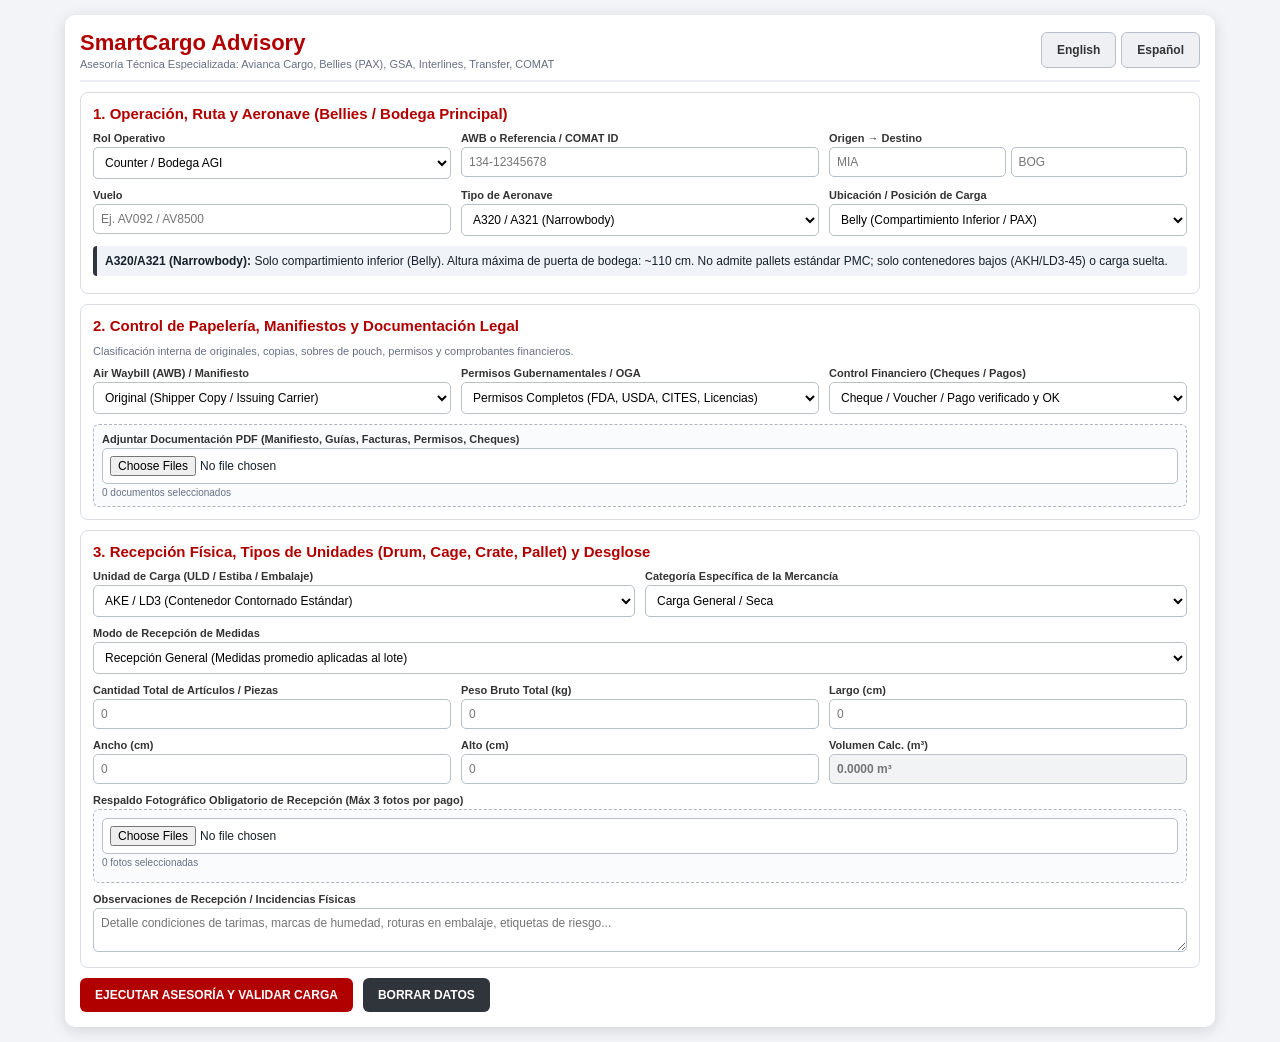
==== commit a8094ee2: "Update index.htm" ====
--- a/templates/index.htm
+++ b/templates/index.htm
@@ -1,15 +1,17 @@
 <!doctype html>
-<html lang="es">
+<html lang="en" id="htmlRoot">
 <head>
 <meta charset="utf-8">
 <meta name="viewport" content="width=device-width,initial-scale=1">
-<title>AL CIELO — SmartCargo Advisory</title>
+<title>SmartCargo Advisory - AL CIELO</title>
 <style>
 *{box-sizing:border-box}
 body{margin:0;background:#f2f4f7;color:#17202a;font:13px Arial,sans-serif}
 main{max-width:1150px;margin:15px auto;padding:15px;background:#fff;border-radius:10px;box-shadow:0 3px 15px #0002}
-h1{margin:0;text-align:center;color:#b00000;font-size:22px}
-.sub{text-align:center;color:#667085;font-size:11px;margin:4px 0 15px}
+header{display:flex;justify-content:space-between;align-items:center;margin-bottom:10px;border-bottom:2px solid #eaedf2;padding-bottom:10px}
+h1{margin:0;color:#b00000;font-size:22px}
+.sub{color:#667085;font-size:11px;margin:2px 0 0}
+.lang-box{display:flex;gap:5px}
 section{border:1px solid #d9dde3;border-radius:8px;padding:12px;margin:10px 0}
 h2{margin:0 0 10px;color:#b00000;font-size:15px}
 h3{margin:10px 0 5px;font-size:12px}
@@ -22,7 +24,9 @@
 .help{font-size:11px;color:#667085;line-height:1.4}
 .row{display:flex;gap:10px;flex-wrap:wrap;margin-top:10px}
 button{border:0;border-radius:6px;padding:10px 15px;font-weight:bold;cursor:pointer;font-size:12px}
-.primary{background:#b00000;color:#fff}.secondary{background:#30343b;color:#fff}
+.primary{background:#b00000;color:#fff}
+.secondary{background:#30343b;color:#fff}
+.tertiary{background:#eef0f3;color:#333;border:1px solid #b9c0c9}
 .alert{padding:8px;margin:5px 0;border-left:4px solid #b00000;background:#fff4f4;border-radius:4px;font-size:12px}
 .chips{display:flex;flex-wrap:wrap;gap:5px;margin:8px 0}
 .chip{background:#eef0f3;padding:4px 7px;border-radius:12px;font-size:10px}
@@ -37,6 +41,8 @@
 .thumb{width:50px;height:50px;object-fit:cover;border-radius:4px;border:1px solid #b9c0c9;cursor:pointer}
 #modalImg{display:none;position:fixed;z-index:9999;top:0;left:0;width:100%;height:100%;background:rgba(0,0,0,0.8);align-items:center;justify-content:center}
 #modalImg img{max-width:90%;max-height:90%;border-radius:8px}
+#warningModal{display:none;position:fixed;z-index:10000;top:0;left:0;width:100%;height:100%;background:rgba(0,0,0,0.7);align-items:center;justify-content:center}
+.warning-box{background:#fff;padding:20px;border-radius:8px;max-width:400px;text-align:center}
 @media(max-width:800px){.grid{grid-template-columns:1fr}.grid-2{grid-template-columns:1fr}}
 </style>
 </head>
@@ -44,88 +50,94 @@
 <body>
 <main>
 
-<h1>AL CIELO — SmartCargo Advisory</h1>
-<div class="sub">
-Asesoría Técnica Especializada: Avianca Cargo, Bellies (PAX), GSA, Interlines, Transfer, COMAT (IATA / DOT / CBP / TSA)
-</div>
+<header>
+<div>
+  <h1 id="lblTitle">SmartCargo Advisory</h1>
+  <div class="sub" id="lblSubtitle">Asesoría Técnica Especializada: Avianca Cargo, Bellies (PAX), GSA, Interlines, Transfer, COMAT</div>
+</div>
+<div class="lang-box">
+  <button type="button" class="tertiary" onclick="setLanguage('en')">English</button>
+  <button type="button" class="tertiary" onclick="setLanguage('es')">Español</button>
+</div>
+</header>
 
 <!-- 1. IDENTIFICACIÓN DE LA OPERACIÓN Y EQUIPO -->
 <section>
-<h2>1. Operación, Ruta y Aeronave (Bellies / Bodega)</h2>
+<h2 id="sec1Title">1. Operación, Ruta y Aeronave (Bellies / Bodega Principal)</h2>
 <div class="grid">
 <div>
-<label>Rol Operativo</label>
+<label id="lblActor">Rol Operativo</label>
 <select id="actor">
-<option value="counter">Counter / Bodega AGI</option>
-<option value="forwarder">Forwarder</option>
-<option value="camionero">Transportista</option>
-<option value="dueño">Shipper / Dueño</option>
-<option value="transfer">Transfer / GSA / Interline</option>
-<option value="comat">COMAT (Carga de Aerolínea)</option>
-</select>
-</div>
-<div>
-<label>AWB o Referencia / COMAT ID</label>
+<option value="counter" id="optCounter">Counter / Bodega AGI</option>
+<option value="forwarder" id="optForwarder">Forwarder</option>
+<option value="camionero" id="optTransp">Transportista</option>
+<option value="dueño" id="optShipper">Shipper / Dueño de la carga</option>
+<option value="transfer" id="optTransfer">Transfer / GSA / Interline</option>
+<option value="comat" id="optComat">COMAT (Carga de Aerolínea)</option>
+</select>
+</div>
+<div>
+<label id="lblAwb">AWB o Referencia / COMAT ID</label>
 <input id="awb" placeholder="134-12345678" autocomplete="off">
 </div>
 <div>
-<label>Origen &rarr; Destino</label>
+<label id="lblRoute">Origen &rarr; Destino</label>
 <div style="display:flex; gap:5px;">
 <input id="origen" placeholder="MIA" maxlength="3" style="width:50%;">
 <input id="destino" placeholder="BOG" maxlength="3" style="width:50%;">
 </div>
 </div>
 <div>
-<label>Vuelo</label>
+<label id="lblFlight">Vuelo</label>
 <input id="vuelo" placeholder="Ej. AV092 / AV8500">
 </div>
 <div>
-<label>Tipo de Aeronave</label>
+<label id="lblAircraft">Tipo de Aeronave</label>
 <select id="aeronave" onchange="actualizarLimitesAeronave()">
-<option value="a320">A320 / A321 (Narrowbody - Solo Belly / Contenedores Bajos o Suelta)</option>
-<option value="a330_pax">A330 Passenger (Widebody - Belly AKE / Pallets Contorno Bajo)</option>
-<option value="a330_f">A330 Freighter (Carga Principal + Bodega Inferior)</option>
-<option value="b787">B787 Dreamliner (Widebody - Posiciones LD3 / AKE en Belly)</option>
-<option value="atr">ATR 72 (Turbohélice - Limitación estricta de volumen y peso puerta)</option>
-</select>
-</div>
-<div>
-<label>Ubicación / Posición de Carga</label>
+<option value="a320">A320 / A321 (Narrowbody)</option>
+<option value="a330_pax">A330 Passenger (Widebody - Belly AKE)</option>
+<option value="a330_f">A330 Freighter (Principal + Inferior)</option>
+<option value="b787">B787 Dreamliner (Widebody)</option>
+<option value="atr">ATR 72 (Turbohélice)</option>
+</select>
+</div>
+<div>
+<label id="lblPosition">Ubicación / Posición de Carga</label>
 <select id="posicion_carga">
-<option value="belly">Belly (Compartimiento Inferior / PAX)</option>
-<option value="main_deck">Main Deck (Cubierta Principal - Avión Cargo)</option>
-<option value="bulk">Bulk / Carga a granel (Suelta manual)</option>
+<option value="belly" id="optBelly">Belly (Compartimiento Inferior / PAX)</option>
+<option value="main_deck" id="optMain">Main Deck (Cubierta Principal)</option>
+<option value="bulk" id="optBulk">Bulk / Carga a granel (Suelta manual)</option>
 </select>
 </div>
 </div>
 <div id="info_aeronave" class="alert" style="margin-top:10px; background:#f0f4f8; border-left-color:#30343b;">
-<b>Parámetros del Equipo:</b> Seleccione una aeronave para ver restricciones de contorno, altura máxima de puerta y peso por posición.
+<b>Parámetros del Equipo:</b> Seleccione una aeronave para verificar restricciones de contorno, altura máxima de puerta y peso por posición.
 </div>
 </section>
 
-<!-- 2. CONTROL DOCUMENTAL Y PAPELERÍA (ORIGINALES, COPIAS, CHEQUES, PERMISOS) -->
+<!-- 2. CONTROL DOCUMENTAL Y PAPELERÍA INTERNA -->
 <section>
-<h2>2. Control de Papelería y Documentación Legal</h2>
-<div class="help">Clasificación obligatoria para cumplimiento TSA, CBP y regulaciones aduaneras.</div>
+<h2 id="sec2Title">2. Control de Papelería, Manifiestos y Documentación Legal</h2>
+<div class="help" id="lblDocHelp">Clasificación interna de originales, copias, sobres de pouch, permisos y comprobantes financieros.</div>
 <div class="grid" style="margin-top:8px;">
 <div>
-<label>Air Waybill (AWB) / Manifiesto</label>
+<label id="lblDocAwb">Air Waybill (AWB) / Manifiesto</label>
 <select id="doc_awb_tipo">
 <option value="original">Original (Shipper Copy / Issuing Carrier)</option>
-<option value="copia">Copia / S檔 (Digital o Impresa)</option>
+<option value="copia">Copia / Archivo Operativo</option>
 <option value="house">House AWB (HAWB) / Master AWB (MAWB)</option>
 </select>
 </div>
 <div>
-<label>Permisos y Certificados de Aduana / OGA</label>
+<label id="lblDocOga">Permisos Gubernamentales / OGA</label>
 <select id="doc_permisos">
 <option value="completos">Permisos Completos (FDA, USDA, CITES, Licencias)</option>
-<option value="pendientes">Permisos Pendientes de Retención CBP</option>
+<option value="pendientes">Permisos Pendientes de Retención</option>
 <option value="no_aplica">No Aplica / Carga Nacional / COMAT</option>
 </select>
 </div>
 <div>
-<label>Cheques, Pagos y Voucher Financiero</label>
+<label id="lblDocPay">Control Financiero (Cheques / Pagos)</label>
 <select id="doc_pagos">
 <option value="verificado">Cheque / Voucher / Pago verificado y OK</option>
 <option value="pendiente">Pago Pendiente / Crédito por Autorizar</option>
@@ -134,91 +146,94 @@
 </div>
 </div>
 <div class="filebox" style="margin-top:10px;">
-<label>Adjuntar Archivos PDF (Documentos, Facturas, Certificados, Cheques)</label>
+<label id="lblAttachPdf">Adjuntar Documentación PDF (Manifiesto, Guías, Facturas, Permisos, Cheques)</label>
 <input id="pdfs" type="file" accept=".pdf,application/pdf" multiple>
 <div id="pdfCount" class="count">0 documentos seleccionados</div>
 </div>
 </section>
 
-<!-- 3. IDENTIFICACIÓN FÍSICA, ULD/PALLET Y DESGLOSE DE CARGA -->
+<!-- 3. IDENTIFICACIÓN FÍSICA Y RECEPCIÓN DE MERCANCÍA -->
 <section>
-<h2>3. Identificación Física, ULD, Pallets y Desglose de Medidas</h2>
+<h2 id="sec3Title">3. Recepción Física, Tipos de Unidades (Drum, Cage, Crate, Pallet) y Desglose</h2>
 <div class="grid-2">
 <div>
-<label>Tipo de ULD / Contenedor / Pallet</label>
+<label id="lblUldType">Unidad de Carga (ULD / Estiba / Embalaje)</label>
 <select id="tipo_uld">
-<optgroup label="Contenedores de Bodega (Belly ULDs)">
-<option value="AKE">AKE / LD3 (Contenedor Contornado Estándar - Max 1,588 kg)</option>
-<option value="AKH">AKH / LD3-45 (Contenedor bajo para A320/A321)</option>
-<option value="PLA">PLA / LD4 (Contenedor Rígido Base 60x60)</option>
+<optgroup label="Contenedores Rígidos y Jaulas">
+<option value="ake">AKE / LD3 (Contenedor Contornado Estándar)</option>
+<option value="akh">AKH / LD3-45 (Contenedor bajo A320/A321)</option>
+<option value="cage">Cage (Jaula de seguridad / Carga valiosa)</option>
+<option value="crate">Crate (Cajón rígido de madera / industrial)</option>
 </optgroup>
-<optgroup label="Pallets de Carga">
-<option value="PMC">PMC / P1P Pallet (125" x 96" - Cubierta Principal / Widebody)</option>
-<option value="PAG">PAG Pallet (88" x 125" - Contorno Estándar Avianca)</option>
-<option value="PLO">PLO / Pallet Ligero Regional</option>
+<optgroup label="Pallets y Soportes">
+<option value="pmc">PMC / P1P Pallet (125" x 96" Widebody)</option>
+<option value="pag">PAG Pallet (88" x 125" Estándar Avianca)</option>
+<option value="skid">Skid (Tarima / Base de soporte)</option>
 </optgroup>
-<optgroup label="Carga Suelta / Sin ULD">
-<option value="loose">Carga Suelta (Bulk / Floor Loaded)</option>
-<option value="skid">Skid / Tarima de madera</option>
+<optgroup label="Contenedores Flexibles y Cilindros">
+<option value="drum">Drum / Pail (Tambor / Bidón / Cilindro)</option>
+<option value="bag">Big Bag / Sacks (Contenedor flexible)</option>
+<option value="bundle">Bundle / Roll (Atados / Rollos / Tubos)</option>
+<option value="box">Box (Caja de cartón reforzado)</option>
 </optgroup>
 </select>
 </div>
 <div>
-<label>Categoría de Mercancía para el Pallet / Estiba</label>
+<label id="lblCargoCat">Categoría Específica de la Mercancía</label>
 <select id="categoria_mercancia">
 <option value="general">Carga General / Seca</option>
 <option value="dg">Mercancías Peligrosas (DG - IATA DGR)</option>
-<option value="perishable">Perecederos / Flores / Alimentos (Control de Temp)</option>
-<option value="avi">Animales Vivos (AVI - Contenedor aprobado IATA)</option>
-<option value="val">VAL / VUN (Carga Valiosa o Vulnerable - Alta seguridad)</option>
+<option value="perishable">Perecederos / Flores / Alimentos (Control Temp)</option>
+<option value="avi">Animales Vivos (AVI)</option>
+<option value="val">VAL / VUN (Carga Valiosa o Vulnerable)</option>
 <option value="pharma">Pharma / Temperatura Controlada (+2°C a +8°C)</option>
 </select>
 </div>
 </div>
 
 <div style="margin-top:10px;">
-<label>Modo de Ingreso de Medidas</label>
+<label id="lblMeasureMode">Modo de Recepción de Medidas</label>
 <select id="modo_medicion" onchange="cambiarModoMedicion()">
-<option value="general">General (Medidas promedio aplicadas al total)</option>
-<option value="detalle">Detallado por bulto / estiba independiente</option>
+<option value="general">Recepción General (Medidas promedio aplicadas al lote)</option>
+<option value="detalle">Recepción Detallada por Ítem / Artículo / Pieza individual</option>
 </select>
 </div>
 
 <!-- GENERAL -->
 <div id="seccion_general" class="grid" style="margin-top:10px;">
 <div>
-<label>Piezas Totales</label>
+<label id="lblPieces">Cantidad Total de Artículos / Piezas</label>
 <input id="piezas" type="number" min="0" placeholder="0" oninput="calcularVolumen()">
 </div>
 <div>
-<label>Peso Bruto Total (kg)</label>
+<label id="lblGrossWeight">Peso Bruto Total (kg)</label>
 <input id="peso" type="number" min="0" step="0.01" placeholder="0">
 </div>
 <div>
-<label>Largo (cm)</label>
+<label id="lblLength">Largo (cm)</label>
 <input id="largo" type="number" min="0" step="0.1" placeholder="0" oninput="calcularVolumen()">
 </div>
 <div>
-<label>Ancho (cm)</label>
+<label id="lblWidth">Ancho (cm)</label>
 <input id="ancho" type="number" min="0" step="0.1" placeholder="0" oninput="calcularVolumen()">
 </div>
 <div>
-<label>Alto (cm)</label>
+<label id="lblHeight">Alto (cm)</label>
 <input id="alto" type="number" min="0" step="0.1" placeholder="0" oninput="calcularVolumen()">
 </div>
 <div>
-<label>Volumen Calc. (m³)</label>
+<label id="lblVolume">Volumen Calc. (m³)</label>
 <input id="volumen_auto" type="text" readonly placeholder="0.0000 m³" style="background:#f1f3f5; font-weight:bold;">
 </div>
 </div>
 
 <!-- DETALLE -->
 <div id="seccion_detalle" style="display:none; margin-top:10px;">
-<label>Desglose por bulto / tarima</label>
+<label>Registro Detallado por Ítem / Mercancía en Bodega</label>
 <table id="tablaDetalle">
 <tr>
-<th>Ítem / Bulto</th>
-<th>Piezas</th>
+<th>Ítem / Descripción</th>
+<th>Cantidad</th>
 <th>L (cm)</th>
 <th>An (cm)</th>
 <th>Al (cm)</th>
@@ -226,7 +241,7 @@
 <th>Acción</th>
 </tr>
 <tr>
-<td><input type="text" value="Bulto 1" class="d-desc"></td>
+<td><input type="text" value="Artículo 1" class="d-desc"></td>
 <td><input type="number" value="1" min="1" class="d-pz" oninput="calcularVolumenDetalle()"></td>
 <td><input type="number" value="0" min="0" step="0.1" class="d-l" oninput="calcularVolumenDetalle()"></td>
 <td><input type="number" value="0" min="0" step="0.1" class="d-an" oninput="calcularVolumenDetalle()"></td>
@@ -235,14 +250,14 @@
 <td><button type="button" class="secondary" onclick="eliminarFila(this)" style="padding:4px 8px;">X</button></td>
 </tr>
 </table>
-<button type="button" class="secondary" onclick="agregarFilaDetalle()" style="margin-top:6px;">+ Agregar otro bulto</button>
+<button type="button" class="secondary" onclick="agregarFilaDetalle()" style="margin-top:6px;">+ Agregar otro artículo al desglose</button>
 <div style="margin-top:6px; font-size:11px;">
-<label>Volumen Acumulado: <span id="vol_detalle_lbl" style="color:#b00000; font-weight:bold;">0.0000 m³</span></label>
+<label>Volumen Total Acumulado: <span id="vol_detalle_lbl" style="color:#b00000; font-weight:bold;">0.0000 m³</span></label>
 </div>
 </div>
 
 <div style="margin-top:10px;">
-<label>Fotos de Evidencia (Mercancía, Estiba, Embalaje, Etiquetas DG)</label>
+<label id="lblPhotoLabel">Respaldo Fotográfico Obligatorio de Recepción (Máx 3 fotos por pago)</label>
 <div class="filebox">
 <input id="fotos" type="file" accept="image/*" multiple>
 <div id="photoCount" class="count">0 fotos seleccionadas</div>
@@ -251,23 +266,28 @@
 </div>
 
 <div style="margin-top:10px;">
-<label>Descripción de Incidencias o Observaciones Operativas</label>
-<textarea id="descripcion" rows="2" placeholder="Detalle estado de redes, tarimas de madera (si cumplen NIMF-15), roturas o marcas..."></textarea>
+<label id="lblObsLabel">Observaciones de Recepción / Incidencias Físicas</label>
+<textarea id="descripcion" rows="2" placeholder="Detalle condiciones de tarimas, marcas de humedad, roturas en embalaje, etiquetas de riesgo..."></textarea>
 </div>
 </section>
 
 <div class="row">
-<button class="primary" onclick="revisar()">EJECUTAR ASESORÍA Y VALIDAR CARGA</button>
-<button class="secondary" onclick="limpiar()">BORRAR DATOS</button>
-</div>
-
-<div id="busy">Analizando requerimientos de Avianca, ULDs y normativa...</div>
+<button class="primary" onclick="revisar()" id="btnExecute">EJECUTAR ASESORÍA Y VALIDAR CARGA</button>
+<button class="secondary" onclick="limpiar()" id="btnClear">BORRAR DATOS</button>
+</div>
+
+<div id="busy">Procesando directrices normativas y control de recepción...</div>
 
 <section id="result">
-<h2>Directrices y Soluciones del Asesor</h2>
+<div style="display:flex; justify-content:space-between; align-items:center; margin-bottom:10px;">
+  <h2 style="margin:0;" id="lblResultTitle">Directrices y Soluciones del Asesor</h2>
+  <div>
+    <button type="button" class="secondary" onclick="imprimirPDF()" style="padding:6px 12px;" id="btnPrintPdf">Imprimir / PDF</button>
+  </div>
+</div>
 <div id="summary" style="padding:12px; border-radius:6px; margin-bottom:10px; background:#f8f9fa;"></div>
 <div id="alerts"></div>
-<h3>Puntos de Control Normativo (IATA / DOT / CBP / TSA)</h3>
+<h3 id="lblControlPoints">Puntos de Control Normativo</h3>
 <div id="checks"></div>
 </section>
 
@@ -277,20 +297,167 @@
  <img id="imgAmpliada" src="">
 </div>
 
+<!-- Modal de Advertencia por Inactividad (59 segundos) -->
+<div id="warningModal">
+  <div class="warning-box">
+    <h3 style="color:#b00000; margin-top:0;">⚠️ Advertencia de Inactividad</h3>
+    <p style="font-size:12px;" id="warningText">Han pasado cerca de 59 segundos sin actividad. Toque la pantalla o haga clic en el botón para mantener sus datos activos.</p>
+    <button type="button" class="primary" onclick="ocultarAdvertenciaInactividad()">Continuar Trabajando</button>
+  </div>
+</div>
+
 <script>
 const $=id=>document.getElementById(id);
+
+// Sistema de control de inactividad (59 seg advertencia, 4 min reset)
+let idleTime = 0;
+const idleInterval = setInterval(timerIncrement, 1000);
+
+function timerIncrement() {
+    idleTime++;
+    if (idleTime === 59) {
+        $("warningModal").style.display = "flex";
+    }
+    if (idleTime >= 240) { // 4 minutos
+        clearInterval(idleInterval);
+        limpiar();
+        alert("Sesión pausada por inactividad prolongada (más de 4 minutos). Los datos temporales han sido reseteados.");
+        $("warningModal").style.display = "none";
+    }
+}
+
+document.onmousemove = document.onkeypress = document.onclick = function() {
+    idleTime = 0;
+};
+
+function ocultarAdvertenciaInactividad(){
+    $("warningModal").style.display = "none";
+    idleTime = 0;
+}
+
+// Control de Idioma (Por defecto Inglés, opción a Español)
+let currentLang = 'en';
+
+const translations = {
+    en: {
+        title: "SmartCargo Advisory",
+        subtitle: "Specialized Technical Advisory: Avianca Cargo, Bellies (PAX), GSA, Interlines, Transfer, COMAT",
+        sec1: "1. Operation, Route & Aircraft (Bellies / Main Deck)",
+        actor: "Operational Role",
+        awb: "AWB or Reference / COMAT ID",
+        route: "Origin -> Destination",
+        flight: "Flight",
+        aircraft: "Aircraft Type",
+        position: "Cargo Position / Location",
+        sec2: "2. Documentation, Manifests & Legal Control",
+        docHelp: "Internal classification of originals, copies, pouch envelopes, permits and financial vouchers.",
+        docAwb: "Air Waybill (AWB) / Manifest",
+        docOga: "Government Permits / OGA",
+        docPay: "Financial Control (Checks / Payments)",
+        attachPdf: "Attach PDF Documentation (Manifests, AWBs, Invoices, Permits, Vouchers)",
+        sec3: "3. Physical Reception, Unit Types (Drum, Cage, Crate, Pallet) & Breakdown",
+        uldType: "Unit Load Device (ULD / Skid / Packaging)",
+        cargoCat: "Specific Cargo Category",
+        measureMode: "Measurement Reception Mode",
+        pieces: "Total Quantity of Items / Pieces",
+        grossWeight: "Total Gross Weight (kg)",
+        length: "Length (cm)",
+        width: "Width (cm)",
+        height: "Height (cm)",
+        volume: "Calc. Volume (m³)",
+        photoLabel: "Mandatory Photographic Backup (Max 3 photos per payment)",
+        obsLabel: "Reception Observations / Physical Incidents",
+        execute: "EXECUTE ADVISORY & VALIDATE CARGO",
+        clear: "CLEAR DATA",
+        resultTitle: "Advisor Directives & Solutions",
+        controlPoints: "Regulatory Control Points",
+        printPdf: "Print / PDF"
+    },
+    es: {
+        title: "SmartCargo Advisory",
+        subtitle: "Asesoría Técnica Especializada: Avianca Cargo, Bellies (PAX), GSA, Interlines, Transfer, COMAT",
+        sec1: "1. Operación, Ruta y Aeronave (Bellies / Bodega Principal)",
+        actor: "Rol Operativo",
+        awb: "AWB o Referencia / COMAT ID",
+        route: "Origen &rarr; Destino",
+        flight: "Vuelo",
+        aircraft: "Tipo de Aeronave",
+        position: "Ubicación / Posición de Carga",
+        sec2: "2. Control de Papelería, Manifiestos y Documentación Legal",
+        docHelp: "Clasificación interna de originales, copias, sobres de pouch, permisos y comprobantes financieros.",
+        docAwb: "Air Waybill (AWB) / Manifiesto",
+        docOga: "Permisos Gubernamentales / OGA",
+        docPay: "Control Financiero (Cheques / Pagos)",
+        attachPdf: "Adjuntar Documentación PDF (Manifiesto, Guías, Facturas, Permisos, Cheques)",
+        sec3: "3. Recepción Física, Tipos de Unidades (Drum, Cage, Crate, Pallet) y Desglose",
+        uldType: "Unidad de Carga (ULD / Estiba / Embalaje)",
+        cargoCat: "Categoría Específica de la Mercancía",
+        measureMode: "Modo de Recepción de Medidas",
+        pieces: "Cantidad Total de Artículos / Piezas",
+        grossWeight: "Peso Bruto Total (kg)",
+        length: "Largo (cm)",
+        width: "Ancho (cm)",
+        height: "Alto (cm)",
+        volume: "Volumen Calc. (m³)",
+        photoLabel: "Respaldo Fotográfico Obligatorio de Recepción (Máx 3 fotos por pago)",
+        obsLabel: "Observaciones de Recepción / Incidencias Físicas",
+        execute: "EJECUTAR ASESORÍA Y VALIDAR CARGA",
+        clear: "BORRAR DATOS",
+        resultTitle: "Directrices y Soluciones del Asesor",
+        controlPoints: "Puntos de Control Normativo",
+        printPdf: "Imprimir / PDF"
+    }
+};
+
+function setLanguage(lang) {
+    currentLang = lang;
+    $("htmlRoot").lang = lang;
+    const t = translations[lang];
+    $("lblTitle").textContent = t.title;
+    $("lblSubtitle").textContent = t.subtitle;
+    $("sec1Title").textContent = t.sec1;
+    $("lblActor").textContent = t.actor;
+    $("lblAwb").textContent = t.awb;
+    $("lblRoute").innerHTML = t.route;
+    $("lblFlight").textContent = t.flight;
+    $("lblAircraft").textContent = t.aircraft;
+    $("lblPosition").textContent = t.position;
+    $("sec2Title").textContent = t.sec2;
+    $("lblDocHelp").textContent = t.docHelp;
+    $("lblDocAwb").textContent = t.docAwb;
+    $("lblDocOga").textContent = t.docOga;
+    $("lblDocPay").textContent = t.docPay;
+    $("lblAttachPdf").textContent = t.attachPdf;
+    $("sec3Title").textContent = t.sec3;
+    $("lblUldType").textContent = t.uldType;
+    $("lblCargoCat").textContent = t.cargoCat;
+    $("lblMeasureMode").textContent = t.measureMode;
+    $("lblPieces").textContent = t.pieces;
+    $("lblGrossWeight").textContent = t.grossWeight;
+    $("lblLength").textContent = t.length;
+    $("lblWidth").textContent = t.width;
+    $("lblHeight").textContent = t.height;
+    $("lblVolume").textContent = t.volume;
+    $("lblPhotoLabel").textContent = t.photoLabel;
+    $("lblObsLabel").textContent = t.obsLabel;
+    $("btnExecute").textContent = t.execute;
+    $("btnClear").textContent = t.clear;
+    $("lblResultTitle").textContent = t.resultTitle;
+    $("lblControlPoints").textContent = t.controlPoints;
+    $("btnPrintPdf").textContent = t.printPdf;
+}
 
 function actualizarLimitesAeronave(){
  const av = $("aeronave").value;
  const box = $("info_aeronave");
  if(av === "a320"){
-  box.innerHTML = "<b>A320/A321 (Narrowbody):</b> Solo compartimiento inferior (Belly). Altura máxima de puerta de bodega: ~110 cm. No admite pallets estándar PMC; solo contenedores bajos (AKH/LD3-45) o carga suelta a granel.";
+  box.innerHTML = "<b>A320/A321 (Narrowbody):</b> Solo compartimiento inferior (Belly). Altura máxima de puerta de bodega: ~110 cm. No admite pallets estándar PMC; solo contenedores bajos (AKH/LD3-45) o carga suelta.";
  } else if(av === "a330_pax"){
-  box.innerHTML = "<b>A330 Passenger (Widebody):</b> Bodega inferior (Belly) apta para contenedores AKE/LD3 y pallets de contorno bajo. Peso máximo por AKE: 1,588 kg. Estricta revisión de perfil.";
+  box.innerHTML = "<b>A330 Passenger (Widebody):</b> Bodega inferior (Belly) apta para contenedores AKE/LD3 y pallets de contorno bajo. Peso máximo por ULD: 1,588 kg.";
  } else if(av === "a330_f"){
-  box.innerHTML = "<b>A330 Freighter (Carga):</b> Cubierta principal admite pallets PMC (125\"x96\") hasta 6,800 kg por posición. Bodega inferior para AKE y suelta. Máxima eficiencia volumétrica.";
+  box.innerHTML = "<b>A330 Freighter (Carga):</b> Cubierta principal admite pallets PMC (125\"x96\") hasta 6,800 kg por posición. Bodega inferior para AKE y carga suelta.";
  } else if(av === "b787"){
-  box.innerHTML = "<b>B787 Dreamliner:</b> Bodega con capacidad para contenedores AKE y tarimas perfiladas. Control riguroso de balance y centro de gravedad en belly.";
+  box.innerHTML = "<b>B787 Dreamliner:</b> Bodega con capacidad para contenedores AKE y tarimas perfiladas. Control estricto de balance en belly.";
  } else if(av === "atr"){
   box.innerHTML = "<b>ATR 72 (Turbohélice):</b> Restricción severa de peso por posición y dimensiones de puerta de carga trasera. No apto para ULDs rígidos grandes.";
  }
@@ -325,7 +492,7 @@
  const tabla = $("tablaDetalle");
  const fila = tabla.insertRow(-1);
  fila.innerHTML = `
-  <td><input type="text" value="Bulto" class="d-desc"></td>
+  <td><input type="text" value="Artículo" class="d-desc"></td>
   <td><input type="number" value="1" min="1" class="d-pz" oninput="calcularVolumenDetalle()"></td>
   <td><input type="number" value="0" min="0" step="0.1" class="d-l" oninput="calcularVolumenDetalle()"></td>
   <td><input type="number" value="0" min="0" step="0.1" class="d-an" oninput="calcularVolumenDetalle()"></td>
@@ -363,6 +530,9 @@
 
 $("fotos").addEventListener("change",(e)=>{
  const files = e.target.files;
+ if(files.length > 3) {
+     alert("Nota: Se recomienda un máximo de 3 fotos por pago para optimizar el análisis.");
+ }
  const container = $("photoPreview");
  container.innerHTML = "";
  $("photoCount").textContent = `${files.length} foto${files.length===1?"":"s"} seleccionada${files.length===1?"":"s"}`;
@@ -386,6 +556,10 @@
  $("modalImg").style.display = "none";
 }
 
+function imprimirPDF(){
+    window.print();
+}
+
 function add(fd,name,id){
  fd.append(name,$(id).value);
 }
@@ -405,6 +579,7 @@
  add(fd,"doc_permisos","doc_permisos");
  add(fd,"doc_pagos","doc_pagos");
  add(fd,"descripcion","descripcion");
+ fd.append("lang", currentLang);
 
  const modo = $("modo_medicion").value;
  fd.append("modo_medicion", modo);
@@ -459,13 +634,13 @@
   $("summary").style.background = statusBg;
   $("summary").innerHTML=`
    <div style="font-size:18px; font-weight:bold; color:${statusColor}; margin-bottom:5px;">
-     DIRECCIÓN TÉCNICA: ${esc(status)}
+      DIRECCIÓN TÉCNICA: ${esc(status)}
    </div>
    <p style="margin:0 0 8px 0; font-size:12px;"><b>Instrucción directa:</b> ${esc(d.solucion_directa||"")}</p>
    <div class="chips">
     <span class="chip">AWB: ${esc(d.awb)}</span>
     <span class="chip">Aeronave/Posición: ${esc(d.aeronave)} (${esc(d.posicion_carga)})</span>
-    <span class="chip">ULD/Pallet: ${esc(d.tipo_uld)}</span>
+    <span class="chip">Unidad/Embalaje: ${esc(d.tipo_uld)}</span>
     <span class="chip">Categoría: ${esc(d.categoria_mercancia)}</span>
     <span class="chip">Volumen: ${esc(d.volumen_m3)} m³</span>
    </div>
@@ -496,7 +671,7 @@
   $("summary").style.background="#fff4f4";
   $("summary").innerHTML=`
    <div style="font-size:16px; font-weight:bold; color:#b00000; margin-bottom:5px;">
-     ESTADO: HOLD / RECHAZO OPERATIVO
+      ESTADO: HOLD / RECHAZO OPERATIVO
    </div>
    <p style="margin:0; font-size:12px; color:#b00000;"><b>Atención:</b> ${esc(e.message)}</p>
   `;
@@ -521,7 +696,7 @@
  $("aeronave").value="a320";
  actualizarLimitesAeronave();
  $("posicion_carga").value="belly";
- $("tipo_uld").value="AKE";
+ $("tipo_uld").value="ake";
  $("categoria_mercancia").value="general";
  $("doc_awb_tipo").value="original";
  $("doc_permisos").value="completos";
